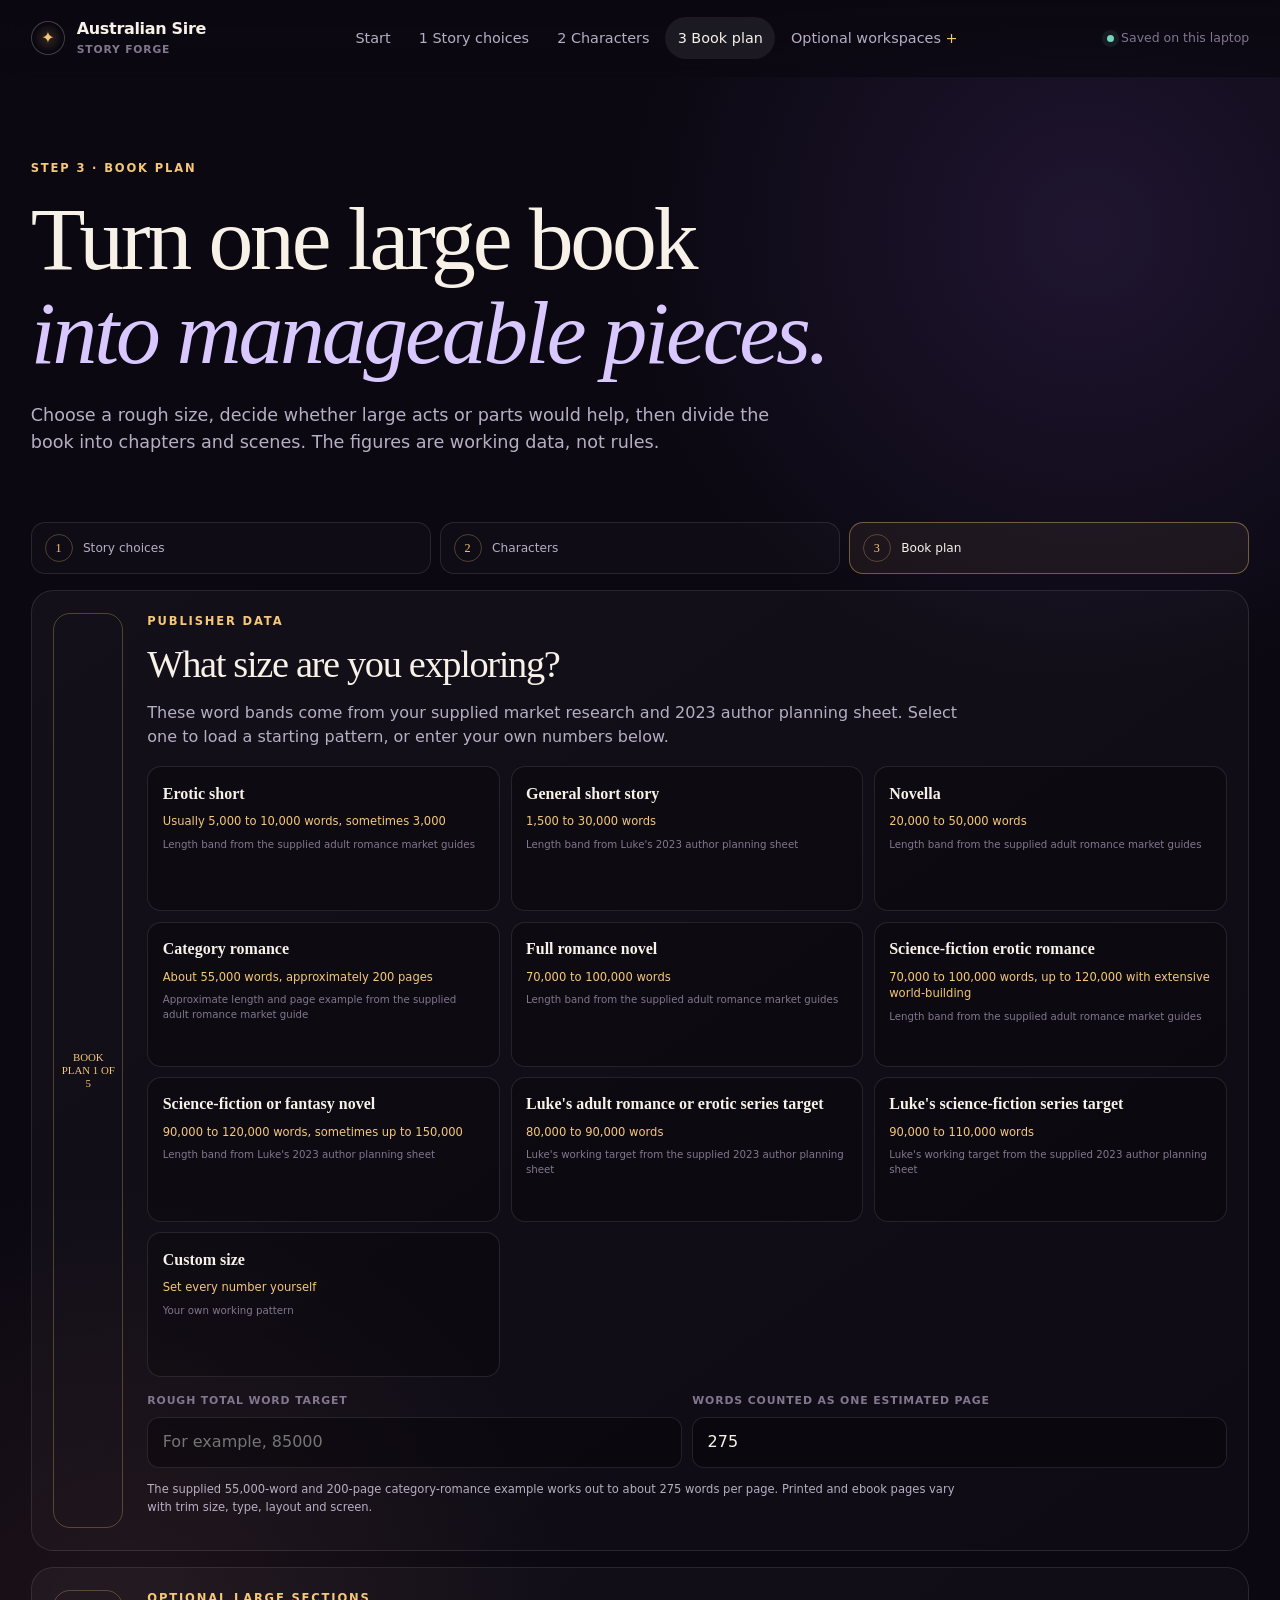
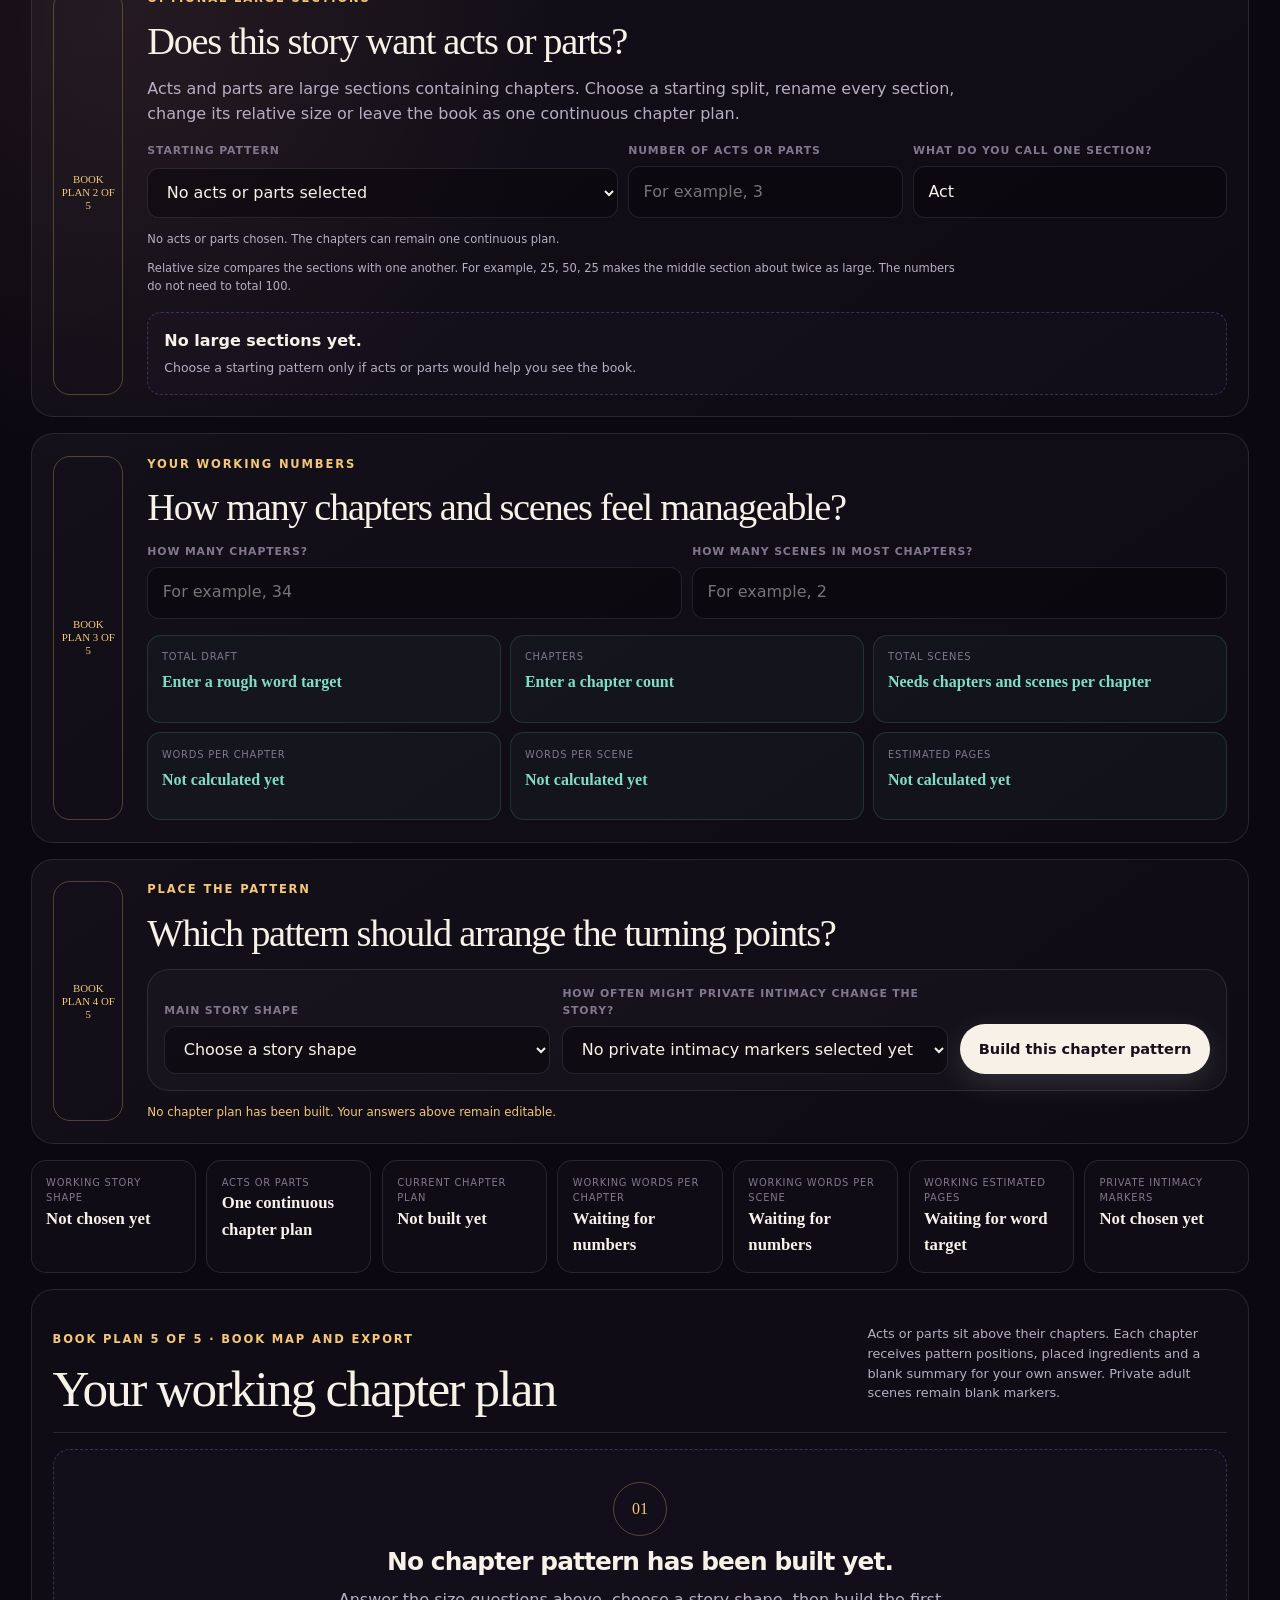
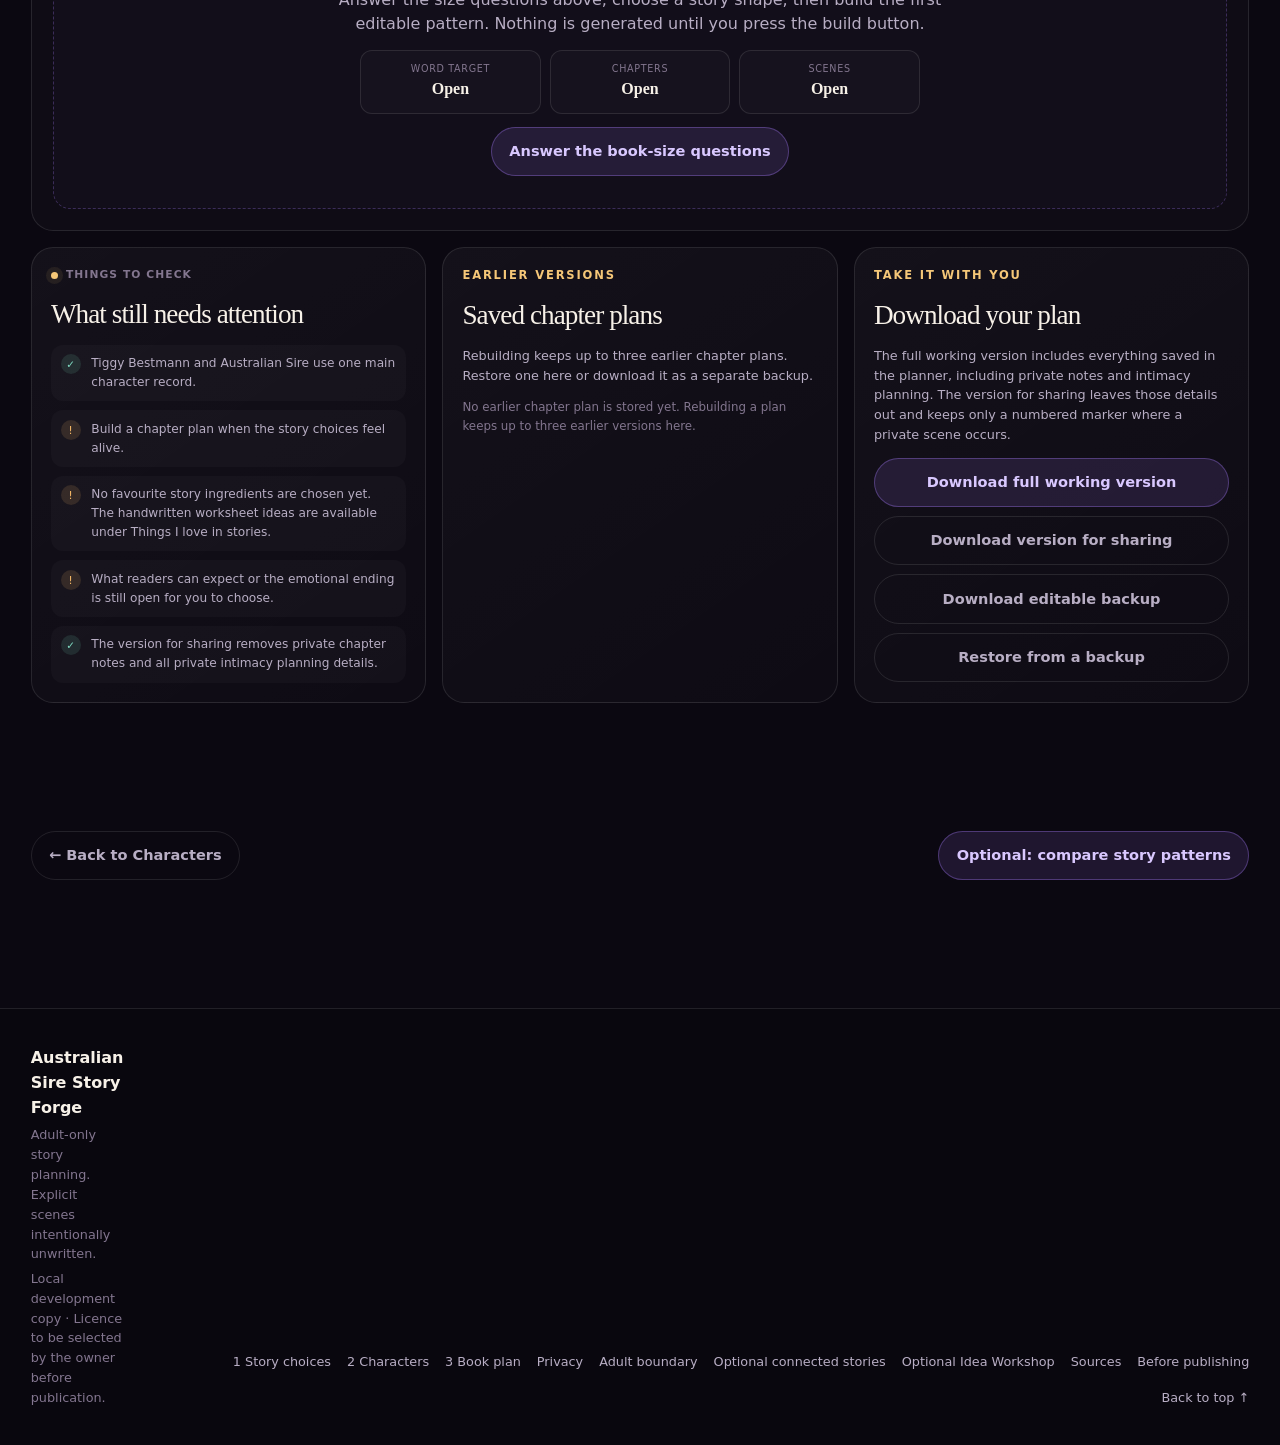
==== arc.html @ 8add0e88 "Australian Sire Story Forge: sourced ingredient shelf and four registers Rebuild of the planning dat" ====
<!doctype html>
<html lang="en-AU">
<head>
  <meta charset="utf-8">
  <meta name="viewport" content="width=device-width, initial-scale=1">
  <meta name="theme-color" content="#120c1f">
  <link rel="icon" href="assets/icons/story-forge.ico" sizes="any">
  <link rel="icon" type="image/png" sizes="32x32" href="assets/icons/favicon-32.png">
  <link rel="apple-touch-icon" href="assets/icons/apple-touch-icon.png">
  <title>Book Plan | Australian Sire Story Forge</title>
  <link rel="stylesheet" href="assets/styles.css?v=20260818-5">
</head>
<body data-page="arc">
  <a class="skip-link" href="#main">Skip to the Book Plan</a>
  <header class="site-header" data-site-header></header>

  <main id="main">
    <section class="page-hero shell arc-hero">
      <p class="eyebrow">Step 3 · Book plan</p>
      <h1>Turn one large book<br><em>into manageable pieces.</em></h1>
      <p>Choose a rough size, decide whether large acts or parts would help, then divide the book into chapters and scenes. The figures are working data, not rules.</p>
    </section>

    <nav class="shell core-progress" aria-label="Main book-planning sequence">
      <a href="forge.html"><span>1</span> Story choices</a>
      <a href="characters.html"><span>2</span> Characters</a>
      <a href="#book-size" aria-current="step"><span>3</span> Book plan</a>
    </nav>

    <section class="shell book-plan-builder" aria-label="Book size, acts, chapters, scenes and story-pattern questions">
      <article class="book-plan-step" id="book-size">
        <div class="book-plan-step-number">Book Plan 1 of 5</div>
        <div class="book-plan-step-body">
          <p class="eyebrow">Publisher data</p>
          <h2>What size are you exploring?</h2>
          <p>These word bands come from your supplied market research and 2023 author planning sheet. Select one to load a starting pattern, or enter your own numbers below.</p>
          <div class="size-preset-grid" data-size-preset-grid></div>
          <div class="writing-number-grid book-size-number-grid">
            <label>
              <span>Rough total word target</span>
              <input type="number" min="1" max="500000" step="500" inputmode="numeric" data-target-word-count placeholder="For example, 85000">
            </label>
            <label>
              <span>Words counted as one estimated page</span>
              <input type="number" min="100" max="1000" step="5" inputmode="numeric" data-words-per-page>
            </label>
          </div>
          <p class="source-caveat">The supplied 55,000-word and 200-page category-romance example works out to about 275 words per page. Printed and ebook pages vary with trim size, type, layout and screen.</p>
        </div>
      </article>

      <article class="book-plan-step" id="acts-and-parts">
        <div class="book-plan-step-number">Book Plan 2 of 5</div>
        <div class="book-plan-step-body">
          <p class="eyebrow">Optional large sections</p>
          <h2>Does this story want acts or parts?</h2>
          <p>Acts and parts are large sections containing chapters. Choose a starting split, rename every section, change its relative size or leave the book as one continuous chapter plan.</p>
          <div class="act-plan-controls">
            <label>
              <span>Starting pattern</span>
              <select data-act-pattern></select>
            </label>
            <label>
              <span>Number of acts or parts</span>
              <input type="number" min="1" max="12" step="1" inputmode="numeric" data-act-count placeholder="For example, 3">
            </label>
            <label>
              <span>What do you call one section?</span>
              <input type="text" maxlength="30" data-act-unit-label placeholder="Act, Part or Movement">
            </label>
          </div>
          <p class="source-caveat" data-act-pattern-note></p>
          <p class="act-size-explainer">Relative size compares the sections with one another. For example, 25, 50, 25 makes the middle section about twice as large. The numbers do not need to total 100.</p>
          <div class="act-plan-grid" data-act-plan aria-live="polite"></div>
        </div>
      </article>

      <article class="book-plan-step" id="writing-chunks">
        <div class="book-plan-step-number">Book Plan 3 of 5</div>
        <div class="book-plan-step-body">
          <p class="eyebrow">Your working numbers</p>
          <h2>How many chapters and scenes feel manageable?</h2>
          <div class="writing-number-grid">
            <label>
              <span>How many chapters?</span>
              <input type="number" min="1" max="300" step="1" inputmode="numeric" data-chapter-count placeholder="For example, 34">
            </label>
            <label>
              <span>How many scenes in most chapters?</span>
              <input type="number" min="1" max="20" step="1" inputmode="numeric" data-scenes-per-chapter placeholder="For example, 2">
            </label>
          </div>
          <div class="writing-breakdown" data-writing-breakdown aria-live="polite"></div>
        </div>
      </article>

      <article class="book-plan-step" id="chapter-pattern-question">
        <div class="book-plan-step-number">Book Plan 4 of 5</div>
        <div class="book-plan-step-body">
          <p class="eyebrow">Place the pattern</p>
          <h2>Which pattern should arrange the turning points?</h2>
          <div class="arc-control-panel">
            <label>
              <span>Main story shape</span>
              <select data-arc-structure></select>
            </label>
            <label>
              <span>How often might private intimacy change the story?</span>
              <select data-gap-cadence></select>
            </label>
            <button class="button button-primary" type="button" data-generate-arc>Build this chapter pattern</button>
          </div>
          <p class="pattern-status" data-pattern-status></p>
        </div>
      </article>
    </section>

    <section class="shell arc-summary" data-arc-summary></section>

    <section class="shell arc-workspace" id="chapter-plan" data-arc-workspace>
      <div class="arc-main">
        <div class="arc-heading">
          <div>
            <p class="eyebrow">Book Plan 5 of 5 · Book map and export</p>
            <h2 data-arc-title>Your working chapter plan</h2>
          </div>
          <p>Acts or parts sit above their chapters. Each chapter receives pattern positions, placed ingredients and a blank summary for your own answer. Private adult scenes remain blank markers.</p>
        </div>
        <div class="chapter-list" data-chapter-list></div>
      </div>

      <aside class="arc-sidebar">
        <section class="validation-card" aria-labelledby="validation-title">
          <div class="brief-topline"><span class="live-pip"></span><span>Things to check</span></div>
          <h2 id="validation-title">What still needs attention</h2>
          <div data-validation-results></div>
        </section>

        <section class="archive-card" aria-labelledby="archive-title">
          <p class="eyebrow">Earlier versions</p>
          <h2 id="archive-title">Saved chapter plans</h2>
          <p>Rebuilding keeps up to three earlier chapter plans. Restore one here or download it as a separate backup.</p>
          <div data-arc-archives aria-live="polite"></div>
        </section>

        <section class="export-card" aria-labelledby="export-title">
          <p class="eyebrow">Take it with you</p>
          <h2 id="export-title">Download your plan</h2>
          <p>The full working version includes everything saved in the planner, including private notes and intimacy planning. The version for sharing leaves those details out and keeps only a numbered marker where a private scene occurs.</p>
          <div class="export-actions">
            <button class="button button-secondary" type="button" data-export-full>Download full working version</button>
            <button class="button button-quiet" type="button" data-export-safe>Download version for sharing</button>
            <button class="button button-quiet" type="button" data-export-json>Download editable backup</button>
            <label class="button button-quiet file-button">Restore from a backup<input type="file" accept="application/json,.json" data-import-json></label>
          </div>
        </section>
      </aside>
    </section>

    <nav class="shell sequence-nav" aria-label="Main Story Forge sequence">
      <a class="button button-quiet" href="characters.html">&larr; Back to Characters</a>
      <a class="button button-secondary" href="council.html">Optional: compare story patterns</a>
    </nav>
  </main>

  <footer class="site-footer" data-site-footer></footer>
  <script src="assets/story-data.js"></script>
  <script src="assets/app.js"></script>
</body>
</html>
---- assets/styles.css ----
:root {
  color-scheme: dark;
  --ink: #f7f1e8;
  --muted: #b8aec4;
  --dim: #83768f;
  --night: #0b0811;
  --panel: #151020;
  --panel-2: #1d162b;
  --line: rgba(255, 255, 255, 0.1);
  --violet: #a87cff;
  --violet-soft: #d9c8ff;
  --coral: #ff8e7a;
  --gold: #f5c778;
  --mint: #81ddc4;
  --rose: #ef9fc3;
  --warning: #ffbf6a;
  --danger: #ff8178;
  --success: #76d5b8;
  --shadow: 0 24px 80px rgba(0, 0, 0, 0.34);
  --radius: 22px;
  --radius-sm: 13px;
  --shell: min(100%, 1600px);
  --gutter: clamp(14px, 2.4vw, 40px);
}

* { box-sizing: border-box; }

[hidden] { display: none !important; }

html { scroll-behavior: smooth; }

body {
  margin: 0;
  min-width: 320px;
  background:
    radial-gradient(circle at 85% 5%, rgba(137, 91, 214, 0.16), transparent 29rem),
    radial-gradient(circle at 10% 35%, rgba(255, 142, 122, 0.08), transparent 28rem),
    var(--night);
  color: var(--ink);
  font-family: Inter, ui-sans-serif, system-ui, -apple-system, BlinkMacSystemFont, "Segoe UI", sans-serif;
  line-height: 1.55;
}

body::before {
  content: "";
  position: fixed;
  inset: 0;
  pointer-events: none;
  background-image: radial-gradient(rgba(255,255,255,.17) .55px, transparent .55px);
  background-size: 18px 18px;
  opacity: .08;
  z-index: -1;
}

a { color: inherit; }
button, input, textarea, select { font: inherit; }
button { color: inherit; }
img { max-width: 100%; }

:focus-visible {
  outline: 3px solid var(--gold);
  outline-offset: 3px;
}

.skip-link {
  position: fixed;
  left: 1rem;
  top: -5rem;
  z-index: 200;
  padding: .8rem 1rem;
  border-radius: 10px;
  background: var(--ink);
  color: var(--night);
}
.skip-link:focus { top: 1rem; }

.shell { width: var(--shell); margin-inline: auto; padding-inline: var(--gutter); }

.site-header {
  position: sticky;
  top: 0;
  z-index: 100;
  border-bottom: 1px solid transparent;
  backdrop-filter: blur(18px);
  background: linear-gradient(to bottom, rgba(11,8,17,.94), rgba(11,8,17,.74));
}

.site-header.is-scrolled { border-color: var(--line); }

.nav-wrap {
  width: var(--shell);
  min-height: 76px;
  margin-inline: auto;
  padding-inline: var(--gutter);
  display: flex;
  align-items: center;
  justify-content: space-between;
  gap: 1rem;
}

.brand {
  display: inline-flex;
  align-items: center;
  gap: .75rem;
  text-decoration: none;
  font-weight: 720;
  letter-spacing: -.02em;
}

.brand-mark {
  width: 34px;
  aspect-ratio: 1;
  display: grid;
  place-items: center;
  border: 1px solid rgba(255,255,255,.22);
  border-radius: 50%;
  color: var(--gold);
  background: radial-gradient(circle, rgba(245,199,120,.16), transparent 64%);
}

.brand small { display: block; color: var(--dim); font-size: .67rem; font-weight: 600; letter-spacing: .08em; text-transform: uppercase; }

.nav-links { display: flex; align-items: center; gap: .2rem; }
.nav-links a {
  text-decoration: none;
  color: var(--muted);
  font-size: .9rem;
  padding: .62rem .78rem;
  border-radius: 999px;
}
.nav-links a:hover, .nav-links a[aria-current="page"] { color: var(--ink); background: rgba(255,255,255,.07); }
.nav-explore { position: relative; }
.nav-explore summary { padding: .62rem .78rem; border-radius: 999px; color: var(--muted); font-size: .9rem; cursor: pointer; list-style: none; }
.nav-explore summary::-webkit-details-marker { display: none; }
.nav-explore summary::after { content: " +"; color: var(--gold); }
.nav-explore[open] summary, .nav-explore summary:hover, .nav-explore summary[aria-current="page"] { color: var(--ink); background: rgba(255,255,255,.07); }
.nav-explore[open] summary::after { content: " −"; }
.nav-explore-menu { position: absolute; top: calc(100% + .55rem); right: 0; z-index: 5; min-width: 210px; display: grid; gap: .15rem; padding: .55rem; border: 1px solid var(--line); border-radius: 14px; background: #151020; box-shadow: var(--shadow); }
.nav-explore-menu a { border-radius: 10px; }

.nav-tools { display: flex; align-items: center; gap: .6rem; }

.save-state {
  display: inline-flex;
  align-items: center;
  gap: .45rem;
  color: var(--dim);
  font-size: .78rem;
  white-space: nowrap;
}

.status-dot { width: 7px; height: 7px; display: inline-block; border-radius: 50%; background: var(--success); box-shadow: 0 0 0 5px rgba(118,213,184,.09); }

.menu-toggle {
  display: none;
  width: 42px;
  height: 42px;
  border: 1px solid var(--line);
  border-radius: 12px;
  background: var(--panel);
}

.button {
  min-height: 46px;
  display: inline-flex;
  align-items: center;
  justify-content: center;
  gap: .55rem;
  border: 1px solid transparent;
  border-radius: 999px;
  padding: .78rem 1.08rem;
  text-decoration: none;
  font-weight: 720;
  font-size: .91rem;
  cursor: pointer;
  transition: transform .18s ease, border-color .18s ease, background .18s ease;
}
.button:hover { transform: translateY(-2px); }
.button-primary { background: var(--ink); color: #17101d; box-shadow: 0 9px 30px rgba(255,255,255,.12); }
.button-secondary { background: rgba(168,124,255,.13); border-color: rgba(168,124,255,.34); color: var(--violet-soft); }
.button-quiet { background: transparent; border-color: var(--line); color: var(--muted); }
.button-small { min-height: 36px; padding: .5rem .8rem; font-size: .78rem; }
.button-danger { border-color: rgba(255,129,120,.35); color: #ffc3bf; background: rgba(255,129,120,.08); }
.button[disabled] { opacity: .45; cursor: not-allowed; transform: none; }

.hero {
  min-height: 720px;
  display: grid;
  grid-template-columns: 1.05fr .95fr;
  gap: 4rem;
  align-items: center;
  padding-block: 6rem 5rem;
}

.eyebrow {
  margin: 0 0 .85rem;
  color: var(--gold);
  font-size: .72rem;
  font-weight: 820;
  letter-spacing: .16em;
  text-transform: uppercase;
}

h1, h2, h3, p { overflow-wrap: anywhere; }
h1, h2, h3 { margin-top: 0; line-height: 1.05; letter-spacing: -.035em; }
h1 { margin-bottom: 1.4rem; font-family: Georgia, "Times New Roman", serif; font-size: clamp(3.4rem, 7.4vw, 7.3rem); font-weight: 520; }
h1 em { color: var(--violet-soft); font-weight: 420; }
h2 { margin-bottom: 1rem; font-family: Georgia, "Times New Roman", serif; font-size: clamp(2.2rem, 4.3vw, 4.35rem); font-weight: 520; }
h3 { margin-bottom: .6rem; font-size: 1.15rem; }

.hero-lead { max-width: 660px; color: var(--muted); font-size: clamp(1.05rem, 1.5vw, 1.25rem); }
.hero-actions { display: flex; flex-wrap: wrap; gap: .75rem; margin-top: 2rem; }
.privacy-line { margin: 1.3rem 0 0; display: flex; align-items: center; gap: .6rem; color: var(--dim); font-size: .82rem; }

.hero-orbit { position: relative; min-height: 560px; display: grid; place-items: center; isolation: isolate; overflow: hidden; border-radius: 50%; }
.hero-orbit::before {
  content: "";
  position: absolute;
  width: 65%;
  aspect-ratio: 1;
  border-radius: 50%;
  background: radial-gradient(circle, rgba(168,124,255,.17), rgba(255,142,122,.07) 42%, transparent 70%);
  filter: blur(8px);
  z-index: -1;
}
.orbit-ring { position: absolute; border: 1px solid rgba(255,255,255,.13); border-radius: 50%; transform: rotate(-14deg); }
.orbit-ring-one { width: 100%; max-width: 520px; aspect-ratio: 1; }
.orbit-ring-two { width: 72%; max-width: 370px; aspect-ratio: 1; transform: rotate(24deg); border-style: dashed; }
.identity-core {
  width: min(72%, 330px);
  aspect-ratio: 1;
  display: flex;
  flex-direction: column;
  justify-content: center;
  align-items: center;
  gap: .15rem;
  padding: 2rem;
  text-align: center;
  border: 1px solid rgba(255,255,255,.18);
  border-radius: 50%;
  background: linear-gradient(145deg, rgba(32,24,46,.95), rgba(15,11,22,.94));
  box-shadow: var(--shadow), inset 0 0 50px rgba(168,124,255,.08);
}
.identity-kicker { color: var(--gold); font-size: .68rem; font-weight: 800; letter-spacing: .13em; text-transform: uppercase; }
.identity-core strong { font-family: Georgia, "Times New Roman", serif; font-size: clamp(1.25rem, 2.4vw, 1.8rem); font-weight: 520; }
.identity-divider { color: var(--coral); font-size: .78rem; font-style: italic; }
.identity-core small { margin-top: .8rem; color: var(--mint); }
.orbit-chip { position: absolute; padding: .48rem .75rem; border: 1px solid var(--line); border-radius: 999px; background: rgba(21,16,32,.9); color: var(--muted); font-size: .76rem; box-shadow: 0 10px 30px rgba(0,0,0,.2); }
.chip-heart { top: 13%; left: 13%; color: var(--rose); }
.chip-world { top: 25%; right: 3%; color: var(--mint); }
.chip-mystery { bottom: 18%; right: 10%; color: var(--violet-soft); }
.chip-change { bottom: 10%; left: 12%; color: var(--gold); }

.pulse-section { padding-block: 7rem; border-top: 1px solid var(--line); }
.section-heading { display: grid; grid-template-columns: 1fr 1fr; gap: 3rem; align-items: end; margin-bottom: 2.3rem; }
.section-heading > p { color: var(--muted); max-width: 520px; justify-self: end; }
.pulse-grid { display: grid; grid-template-columns: repeat(3, 1fr); gap: .85rem; }
.pulse-card {
  min-height: 250px;
  padding: 1.55rem;
  display: flex;
  flex-direction: column;
  justify-content: flex-end;
  border: 1px solid var(--line);
  border-radius: var(--radius);
  background: linear-gradient(145deg, rgba(255,255,255,.045), rgba(255,255,255,.018));
}
.pulse-card > span { margin-bottom: auto; color: var(--dim); font-family: Georgia, serif; font-size: 1.3rem; }
.pulse-card p { margin-bottom: 0; color: var(--muted); font-size: .9rem; }
.pulse-card-private { border-color: rgba(239,159,195,.27); background: linear-gradient(145deg, rgba(239,159,195,.09), rgba(255,255,255,.018)); }

.council-preview { display: grid; grid-template-columns: .9fr 1.1fr; gap: 4rem; align-items: center; padding-block: 7rem; }
.council-copy p:not(.eyebrow) { color: var(--muted); }
.text-link { display: inline-flex; gap: .5rem; margin-top: 1rem; color: var(--violet-soft); font-weight: 750; text-decoration: none; }
.agent-stack { min-height: 460px; position: relative; }
.agent-preview-card {
  position: absolute;
  width: min(90%, 470px);
  min-height: 230px;
  padding: 1.5rem;
  border: 1px solid var(--line);
  border-radius: var(--radius);
  background: linear-gradient(145deg, rgba(35,26,51,.98), rgba(18,13,27,.98));
  box-shadow: var(--shadow);
  transform-origin: bottom center;
}
.agent-preview-card:nth-child(1) { top: 0; left: 0; transform: rotate(-4deg); }
.agent-preview-card:nth-child(2) { top: 78px; right: 0; transform: rotate(4deg); }
.agent-preview-card:nth-child(3) { top: 155px; left: 9%; transform: rotate(-1deg); }
.agent-avatar { width: 46px; height: 46px; display: grid; place-items: center; border-radius: 15px; background: rgba(168,124,255,.13); color: var(--violet-soft); font-family: Georgia, serif; font-size: 1.35rem; }
.agent-preview-card h3 { margin: 1rem 0 .2rem; }
.agent-preview-card small { color: var(--gold); }
.agent-preview-card p { color: var(--muted); font-size: .86rem; }

.boundary-panel {
  margin-block: 5rem 7rem;
  display: grid;
  grid-template-columns: auto 1fr auto;
  gap: 2rem;
  align-items: center;
  padding: 2rem;
  border: 1px solid rgba(239,159,195,.24);
  border-radius: var(--radius);
  background: linear-gradient(115deg, rgba(239,159,195,.09), rgba(168,124,255,.06));
}
.boundary-mark { width: 78px; aspect-ratio: 1; display: grid; place-items: center; border: 1px solid rgba(239,159,195,.4); border-radius: 50%; color: var(--rose); font-family: Georgia, serif; font-size: 1.7rem; }
.boundary-panel h2 { font-size: clamp(1.8rem, 3vw, 3rem); }
.boundary-panel p:not(.eyebrow) { margin-bottom: 0; color: var(--muted); }

.next-step { padding-block: 8rem 10rem; text-align: center; }
.next-step h2 { max-width: 780px; margin-inline: auto; }

.site-footer { border-top: 1px solid var(--line); background: rgba(0,0,0,.12); }
.footer-wrap { width: var(--shell); margin-inline: auto; padding: 2.3rem var(--gutter); display: grid; grid-template-columns: 1fr auto; gap: 2rem; align-items: end; }
.footer-wrap p { margin: .3rem 0 0; color: var(--dim); font-size: .8rem; }
.footer-links { display: flex; flex-wrap: wrap; justify-content: flex-end; gap: 1rem; }
.footer-links a { color: var(--muted); font-size: .8rem; text-decoration: none; }

.page-hero { padding-block: 5.2rem 3rem; }
.page-hero h1 { max-width: 920px; font-size: clamp(3.1rem, 7vw, 6.4rem); }
.page-hero p:not(.eyebrow) { max-width: 740px; color: var(--muted); font-size: 1.1rem; }

.reveal { animation: settle .65s ease both; }
@keyframes settle { from { opacity: 0; transform: translateY(12px); } to { opacity: 1; transform: translateY(0); } }
@media (prefers-reduced-motion: reduce) { *, *::before, *::after { scroll-behavior: auto !important; animation: none !important; transition: none !important; } }

.toast {
  position: fixed;
  right: 1rem;
  bottom: 1rem;
  z-index: 300;
  max-width: min(390px, calc(100% - 2rem));
  padding: .9rem 1rem;
  border: 1px solid var(--line);
  border-radius: 13px;
  background: #21182d;
  color: var(--ink);
  box-shadow: var(--shadow);
  transform: translateY(140%);
  transition: transform .25s ease;
}
.toast.is-visible { transform: translateY(0); }

@media (max-width: 1120px) {
  .nav-links { display: none; position: absolute; top: 70px; left: 14px; right: 14px; padding: .7rem; flex-direction: column; align-items: stretch; border: 1px solid var(--line); border-radius: 16px; background: #151020; box-shadow: var(--shadow); }
  .nav-links.is-open { display: flex; }
  .nav-links a { padding: .8rem 1rem; }
  .nav-explore summary { padding: .8rem 1rem; }
  .nav-explore-menu { position: static; margin-top: .3rem; box-shadow: none; }
  .menu-toggle { display: grid; place-items: center; }
  .save-state { display: none; }
}

@media (max-width: 900px) {
  :root { --gutter: 14px; }
  .hero { grid-template-columns: 1fr; gap: 1rem; padding-top: 4rem; }
  .hero-orbit { min-height: 470px; }
  .agent-stack { overflow: hidden; }
  .section-heading, .council-preview { grid-template-columns: 1fr; gap: 1.5rem; }
  .section-heading > p { justify-self: start; }
  .pulse-grid { grid-template-columns: repeat(2, 1fr); }
  .council-preview { padding-block: 5rem; }
  .boundary-panel { grid-template-columns: auto 1fr; }
  .boundary-panel .button { grid-column: 1 / -1; justify-self: start; }
  .nav-links { display: none; position: absolute; top: 70px; left: 14px; right: 14px; padding: .7rem; flex-direction: column; align-items: stretch; border: 1px solid var(--line); border-radius: 16px; background: #151020; box-shadow: var(--shadow); }
  .nav-links.is-open { display: flex; }
  .nav-links a { padding: .8rem 1rem; }
  .menu-toggle { display: grid; place-items: center; }
  .save-state { display: none; }
}

@media (max-width: 580px) {
  .brand span:last-child { max-width: 145px; white-space: nowrap; overflow: hidden; text-overflow: ellipsis; }
  .hero { min-height: auto; padding-block: 3.5rem 2rem; }
  h1 { font-size: clamp(3rem, 16vw, 4.7rem); }
  .page-hero h1 { font-size: clamp(2.75rem, 13vw, 3.6rem); }
  .hero-actions { align-items: stretch; flex-direction: column; }
  .hero-actions .button { width: 100%; }
  .hero-orbit { min-height: 400px; }
  .orbit-ring-one { width: 96%; }
  .identity-core { width: 68%; }
  .pulse-section { padding-block: 5rem; }
  .pulse-grid { grid-template-columns: 1fr; }
  .pulse-card { min-height: 210px; }
  .agent-stack { min-height: 480px; overflow: hidden; }
  .agent-preview-card { width: 94%; }
  .boundary-panel { grid-template-columns: 1fr; padding: 1.3rem; }
  .boundary-mark { width: 58px; }
  .footer-wrap { grid-template-columns: 1fr; }
  .footer-links { justify-content: flex-start; }
}

.sr-only {
  position: absolute !important;
  width: 1px !important;
  height: 1px !important;
  padding: 0 !important;
  margin: -1px !important;
  overflow: hidden !important;
  clip: rect(0, 0, 0, 0) !important;
  white-space: nowrap !important;
  border: 0 !important;
}

/* Story forge */
.forge-hero { padding-bottom: 2rem; }
.forge-hero h1 { margin-bottom: 1rem; }
.project-bar {
  display: grid;
  grid-template-columns: minmax(260px, 1fr) minmax(280px, auto);
  gap: 1rem;
  align-items: end;
  margin-bottom: 1rem;
  padding: 1rem;
  border: 1px solid var(--line);
  border-radius: var(--radius);
  background: rgba(255,255,255,.025);
}
.project-bar > .project-actions { grid-column: 1 / -1; justify-content: flex-end; }
.project-title-field, .arc-control-panel label { display: grid; gap: .38rem; }
.project-title-field span, .arc-control-panel label span { color: var(--dim); font-size: .7rem; font-weight: 800; letter-spacing: .1em; text-transform: uppercase; }
.project-title-field input,
.arc-control-panel select,
.writing-number-grid input,
.act-plan-controls input,
.act-plan-controls select,
.act-plan-fields input,
.act-plan-fields textarea,
.act-summary-fields textarea,
.custom-choice input,
.custom-choice textarea,
.custom-choice select,
.chapter-card textarea,
.gap-editor input,
.gap-editor textarea,
.gap-editor select,
.search-field input,
.taste-search input {
  width: 100%;
  border: 1px solid var(--line);
  border-radius: 12px;
  background: rgba(5,3,8,.42);
  color: var(--ink);
  padding: .78rem .9rem;
}
.project-title-field input { font-family: Georgia, serif; font-size: 1.05rem; }
.project-actions, .brief-project-actions { display: flex; flex-wrap: wrap; gap: .45rem; }
.identity-lock { min-height: 49px; display: flex; align-items: center; gap: .7rem; padding: .55rem .85rem; border: 1px solid rgba(118,213,184,.2); border-radius: 14px; background: rgba(118,213,184,.06); }
.identity-lock > span { color: var(--mint); }
.identity-lock div { display: grid; }
.identity-lock small { color: var(--mint); font-size: .66rem; font-weight: 800; letter-spacing: .08em; text-transform: uppercase; }
.identity-lock strong { font-size: .82rem; }

.forge-layout {
  display: grid;
  grid-template-columns: 190px minmax(0, 1fr) 320px;
  gap: 1rem;
  align-items: start;
  padding-bottom: 7rem;
}
.forge-steps { position: sticky; top: 94px; display: grid; gap: .35rem; padding: .65rem; border: 1px solid var(--line); border-radius: 18px; background: rgba(21,16,32,.76); }
.forge-step {
  width: 100%;
  display: grid;
  grid-template-columns: 28px 1fr auto;
  gap: .55rem;
  align-items: center;
  border: 0;
  border-radius: 12px;
  padding: .72rem .62rem;
  background: transparent;
  color: var(--muted);
  text-align: left;
  cursor: pointer;
}
.forge-step:hover { background: rgba(255,255,255,.04); color: var(--ink); }
.forge-step.is-active { background: rgba(168,124,255,.12); color: var(--violet-soft); }
.forge-step.is-complete .step-number { border-color: rgba(118,213,184,.32); color: var(--mint); }
.step-number { width: 27px; height: 27px; display: grid; place-items: center; border: 1px solid var(--line); border-radius: 50%; font-size: .7rem; }
.step-label { font-size: .79rem; font-weight: 700; }
.step-lock { color: var(--gold); font-size: .72rem; }

.forge-stage { min-width: 0; min-height: 690px; padding: 1.4rem; border: 1px solid var(--line); border-radius: var(--radius); background: linear-gradient(145deg, rgba(255,255,255,.042), rgba(255,255,255,.016)); }
.stage-heading { display: grid; grid-template-columns: 1fr; gap: 1rem; align-items: start; padding-bottom: 1.2rem; border-bottom: 1px solid var(--line); }
.stage-heading > div:first-child { min-width: 0; }
.stage-heading h2 { overflow-wrap: normal; font-size: clamp(2rem, 4vw, 3.5rem); }
.stage-heading p:not(.eyebrow) { max-width: 600px; margin-bottom: 0; color: var(--muted); }
.stage-actions { min-width: 0; display: flex; flex-wrap: wrap; justify-content: flex-start; gap: .45rem; }
.stage-actions .button { flex: 1 1 190px; }
.choice-grid { display: grid; grid-template-columns: repeat(2, minmax(0, 1fr)); gap: .7rem; padding-block: 1.2rem; }
.choice-card {
  position: relative;
  min-height: 150px;
  display: flex;
  flex-direction: column;
  overflow: hidden;
  border: 1px solid var(--line);
  border-radius: 16px;
  background: rgba(9,6,13,.3);
  color: var(--ink);
  text-align: left;
}
.choice-card:hover { border-color: rgba(168,124,255,.38); background: rgba(168,124,255,.045); }
.choice-card.is-selected { border-color: rgba(168,124,255,.65); background: linear-gradient(145deg, rgba(168,124,255,.14), rgba(239,159,195,.05)); box-shadow: inset 0 0 0 1px rgba(168,124,255,.12); }
.choice-toggle { width: 100%; min-height: 150px; flex: 1; padding: 1rem; display: flex; flex-direction: column; align-items: flex-start; border: 0; background: transparent; color: var(--ink); text-align: left; cursor: pointer; }
.choice-card strong { margin-bottom: .45rem; font-family: Georgia, serif; font-size: 1.1rem; font-weight: 520; }
.choice-card p { margin: 0; color: var(--muted); font-size: .82rem; }
.choice-card small { margin-top: auto; padding-top: .65rem; color: var(--gold); font-size: .68rem; }
.choice-toggle > strong, .taste-choice > strong { max-width: calc(100% - 4.7rem); }
.choice-check { position: absolute; top: .75rem; right: .75rem; min-width: 54px; height: 24px; padding-inline: .45rem; display: grid; place-items: center; border: 1px solid var(--line); border-radius: 999px; background: rgba(255,255,255,.025); color: var(--dim); font-size: .58rem; font-weight: 800; letter-spacing: .04em; text-transform: uppercase; }
.choice-card.is-selected .choice-check { background: var(--violet); border-color: var(--violet); color: #160e21; }
.choice-primary-action { width: 100%; padding: .55rem .8rem; border: 0; border-top: 1px solid var(--line); background: rgba(168,124,255,.05); color: var(--violet-soft); font-size: .67rem; font-weight: 750; cursor: pointer; }
.choice-primary-action:hover:not(:disabled) { background: rgba(168,124,255,.13); }
.choice-primary-action:disabled { color: var(--mint); cursor: default; }
.taste-selector-grid { display: block; }
.taste-selector-toolbar { display: grid; grid-template-columns: minmax(180px, 1fr) minmax(210px, .85fr); gap: .75rem 1rem; align-items: end; margin-bottom: .75rem; padding: 1rem; border: 1px solid rgba(168,124,255,.24); border-radius: 16px; background: rgba(168,124,255,.055); }
.taste-selector-toolbar strong { font-family: Georgia, serif; font-size: 1.15rem; }
.taste-selector-toolbar p { margin: .25rem 0 0; color: var(--muted); font-size: .75rem; }
.taste-search { display: grid; gap: .35rem; color: var(--dim); font-size: .66rem; font-weight: 760; letter-spacing: .07em; text-transform: uppercase; }
.taste-source-filters { grid-column: 1 / -1; display: flex; flex-wrap: wrap; gap: .35rem; }
.taste-toolbar-actions { display: flex; flex-wrap: wrap; gap: .45rem; }
.taste-source-note { align-self: center; color: var(--dim); font-size: .66rem; }
.taste-group { margin-top: .6rem; overflow: hidden; border: 1px solid var(--line); border-radius: 15px; background: rgba(9,6,13,.28); }
.taste-group > summary { display: grid; grid-template-columns: 1fr auto; gap: 1rem; align-items: center; padding: .9rem 1rem; color: var(--ink); cursor: pointer; }
.taste-group > summary::marker { color: var(--violet-soft); }
.taste-group > summary span:first-child { display: grid; gap: .22rem; }
.taste-group > summary strong { font-family: Georgia, serif; font-size: 1.05rem; }
.taste-group > summary small { color: var(--muted); font-size: .7rem; font-weight: 400; }
.taste-group > summary em { color: var(--gold); font-size: .61rem; font-style: normal; }
.taste-group-count { padding: .3rem .5rem; border-radius: 999px; background: rgba(168,124,255,.1); color: var(--violet-soft); font-size: .66rem; white-space: nowrap; }
.taste-group-body { padding: 0 .75rem .75rem; border-top: 1px solid var(--line); }
.taste-group-actions { display: flex; justify-content: flex-end; gap: .4rem; padding: .65rem 0; }
.taste-options { display: grid; grid-template-columns: repeat(2, minmax(0, 1fr)); gap: .55rem; }
.taste-option { position: relative; min-width: 0; display: flex; flex-direction: column; overflow: hidden; border: 1px solid var(--line); border-radius: 13px; background: rgba(255,255,255,.018); }
.taste-option.is-selected { border-color: rgba(168,124,255,.58); background: linear-gradient(145deg, rgba(168,124,255,.12), rgba(239,159,195,.04)); }
.taste-options > .taste-option.is-selected { grid-column: 1 / -1; }
.taste-choice { min-height: 150px; flex: 1; display: flex; flex-direction: column; align-items: flex-start; gap: .42rem; padding: .85rem 2.35rem .85rem .85rem; border: 0; background: transparent; color: var(--ink); text-align: left; cursor: pointer; }
.taste-choice strong { font-family: Georgia, serif; font-size: 1rem; font-weight: 520; }
.taste-choice p { margin: 0; color: var(--muted); font-size: .76rem; }
.taste-direction { color: var(--gold); font-size: .63rem; line-height: 1.4; }
.taste-option.is-selected .choice-check { background: var(--violet); border-color: var(--violet); color: #160e21; }
.taste-tags { display: flex; flex-wrap: wrap; gap: .25rem; margin-top: auto; padding-top: .35rem; }
.taste-tags small { padding: .22rem .36rem; border-radius: 999px; background: rgba(118,213,184,.08); color: var(--mint); font-size: .56rem; }
.taste-tags .is-private, .taste-tags .is-gap { background: rgba(239,159,195,.1); color: var(--rose); }
.taste-tags .is-review { background: rgba(245,199,120,.1); color: var(--gold); }
.taste-strength { width: 100%; padding: .48rem .7rem; border: 0; border-top: 1px solid var(--line); background: rgba(168,124,255,.055); color: var(--violet-soft); font-size: .64rem; font-weight: 760; cursor: pointer; }
.taste-strength:hover { background: rgba(168,124,255,.13); }
.taste-routing { display: grid; grid-template-columns: 110px minmax(0, .7fr) minmax(0, 1.3fr); gap: .55rem; align-items: start; padding: .65rem; border-top: 1px solid var(--line); background: rgba(5,3,8,.28); }
.taste-routing > * { min-width: 0; }
.taste-routing .taste-strength { height: 100%; min-height: 46px; border: 1px solid var(--line); border-radius: 10px; }
.taste-routing label { display: grid; gap: .3rem; color: var(--dim); font-size: .61rem; font-weight: 750; letter-spacing: .05em; text-transform: uppercase; }
.taste-routing select, .taste-routing textarea { width: 100%; border: 1px solid var(--line); border-radius: 9px; background: rgba(5,3,8,.62); color: var(--ink); padding: .58rem .65rem; font: inherit; text-transform: none; letter-spacing: 0; }
.taste-routing textarea { min-height: 68px; resize: vertical; }
.taste-routing .taste-reframe small { color: var(--dim); font-size: .57rem; font-weight: 400; letter-spacing: 0; line-height: 1.35; text-transform: none; }
.taste-routing .taste-reframe { grid-column: 1 / -1; }
.taste-route-picker { min-width: 0; border: 1px solid var(--line); border-radius: 10px; background: rgba(168,124,255,.035); }
.taste-route-picker > summary { display: flex; justify-content: space-between; gap: .65rem; padding: .62rem .68rem; color: var(--violet-soft); font-size: .67rem; font-weight: 760; cursor: pointer; }
.taste-route-picker > summary span { flex: none; color: var(--gold); font-size: .6rem; font-weight: 650; }
.taste-route-picker > p { margin: 0; padding: 0 .68rem .55rem; color: var(--dim); font-size: .64rem; line-height: 1.45; }
.taste-route-options { display: grid; grid-template-columns: repeat(2, minmax(0, 1fr)); gap: .32rem; padding: 0 .55rem .6rem; }
.taste-route-options label { display: flex; grid-template-columns: none; align-items: center; gap: .42rem; min-width: 0; padding: .38rem .45rem; border-radius: 8px; background: rgba(255,255,255,.025); color: var(--muted); font-size: .63rem; font-weight: 550; letter-spacing: 0; line-height: 1.25; text-transform: none; cursor: pointer; }
.taste-route-options input { flex: none; accent-color: var(--violet); }
.taste-influence-panel, .optional-choice-heading { grid-column: 1 / -1; }
.taste-influence-panel { display: grid; gap: .75rem; padding: 1rem; border: 1px solid rgba(245,199,120,.2); border-radius: 16px; background: linear-gradient(145deg, rgba(245,199,120,.055), rgba(168,124,255,.055)); }
.taste-influence-panel > p, .optional-choice-heading p { margin: 0; color: var(--muted); font-size: .76rem; line-height: 1.55; }
.taste-influence-heading { display: flex; align-items: start; justify-content: space-between; gap: 1rem; }
.taste-influence-heading h3, .optional-choice-heading h3 { margin: .18rem 0 0; font-family: Georgia, serif; font-size: 1.08rem; font-weight: 520; }
.taste-influence-preview { display: flex; flex-wrap: wrap; gap: .38rem; }
.taste-influence-preview span { display: grid; gap: .12rem; padding: .42rem .55rem; border: 1px solid rgba(168,124,255,.18); border-radius: 9px; background: rgba(168,124,255,.07); }
.taste-influence-preview strong { color: var(--ink); font-size: .68rem; }
.taste-influence-preview small { color: var(--violet-soft); font-size: .56rem; }
.taste-influence-preview .taste-influence-more { display: flex; align-items: center; color: var(--gold); font-size: .64rem; }
.taste-influence-details { border-top: 1px solid var(--line); padding-top: .65rem; }
.taste-influence-details > summary { color: var(--gold); font-size: .67rem; cursor: pointer; }
.taste-influence-details > div { display: grid; grid-template-columns: repeat(2, minmax(0, 1fr)); gap: .45rem; padding-top: .6rem; }
.taste-influence-details article { min-width: 0; padding: .58rem; border-radius: 10px; background: rgba(5,3,8,.34); }
.taste-influence-details article strong, .taste-influence-details article small { display: block; }
.taste-influence-details article strong { font-size: .7rem; }
.taste-influence-details article small { margin-top: .14rem; color: var(--violet-soft); font-size: .57rem; }
.taste-influence-details article p { margin: .38rem 0 0; color: var(--muted); font-size: .65rem; line-height: 1.45; }
.optional-choice-heading { padding: .2rem 0 .08rem; }
.taste-review-tray { margin-top: .8rem; padding: .8rem; border: 1px dashed rgba(245,199,120,.28); border-radius: 14px; color: var(--muted); }
.taste-review-tray summary { color: var(--gold); cursor: pointer; font-size: .76rem; }
.taste-review-tray > p { font-size: .72rem; }
.taste-review-tray article { display: grid; gap: .2rem; padding: .55rem 0; border-top: 1px solid var(--line); }
.taste-review-tray article strong { color: var(--ink); font-size: .73rem; }
.taste-review-tray article span { color: var(--gold); font-size: .7rem; }
.taste-review-tray article small, .taste-no-results { color: var(--dim); font-size: .68rem; }
.custom-choice { min-width: 0; padding-top: .25rem; }
.custom-choice label { min-width: 0; display: grid; gap: .5rem; color: var(--muted); font-size: .8rem; }
.custom-choice select { display: block; width: 100%; min-width: 0; max-width: 100%; text-overflow: ellipsis; }
.stage-nav { display: flex; justify-content: space-between; gap: .75rem; margin-top: 1.2rem; padding-top: 1.2rem; border-top: 1px solid var(--line); }

.live-brief { position: sticky; top: 94px; min-width: 0; min-height: 470px; padding: 1.3rem; border: 1px solid rgba(245,199,120,.18); border-radius: var(--radius); background: linear-gradient(155deg, rgba(245,199,120,.06), rgba(168,124,255,.05) 55%, rgba(255,255,255,.02)); box-shadow: var(--shadow); }
.brief-jump, .brief-return { display: none; }
#current-forge-step, #live-story-brief { scroll-margin-top: 90px; }
.brief-topline { display: flex; align-items: center; gap: .5rem; color: var(--dim); font-size: .67rem; font-weight: 800; letter-spacing: .1em; text-transform: uppercase; }
.live-pip { width: 7px; height: 7px; border-radius: 50%; background: var(--gold); box-shadow: 0 0 0 5px rgba(245,199,120,.08); }
.live-brief h2, .validation-card h2, .archive-card h2, .export-card h2 { margin: 1rem 0; font-size: 1.7rem; }
.brief-project-actions { margin: -.35rem 0 1rem; }
.brief-project-actions button, .brief-source { border: 0; background: transparent; color: var(--gold); font-size: .62rem; font-weight: 800; letter-spacing: .07em; text-transform: uppercase; cursor: pointer; }
.brief-project-actions button { padding: .25rem 0; border-bottom: 1px solid rgba(245,199,120,.24); }
.brief-prose { min-height: 220px; color: var(--muted); font-family: Georgia, serif; font-size: 1.02rem; line-height: 1.7; }
.brief-section { padding: .8rem 0; border-top: 1px solid var(--line); }
.brief-section:first-child { padding-top: 0; border-top: 0; }
.brief-section p { margin: .3rem 0 0; }
.brief-source { display: inline-flex; padding: 0; text-decoration: none; }
.brief-source:hover, .brief-source:focus-visible, .brief-source.is-current { color: var(--mint); }
.brief-section.is-private .brief-source::after { content: " · private"; color: var(--rose); }
.brief-tags { display: flex; flex-wrap: wrap; gap: .35rem; margin: 1rem 0; }
.brief-tags span { padding: .35rem .55rem; border: 1px solid var(--line); border-radius: 999px; color: var(--violet-soft); font-size: .68rem; }
.live-brief .button { width: 100%; }
.microcopy { color: var(--dim); font-size: .68rem; }
.forge-finish, .council-next { margin-bottom: 8rem; padding: 2rem; display: flex; justify-content: space-between; gap: 2rem; align-items: center; border: 1px solid var(--line); border-radius: var(--radius); background: rgba(255,255,255,.025); }
.forge-finish h2, .council-next h2 { margin-bottom: .5rem; font-size: clamp(2rem, 4vw, 3.2rem); }
.forge-finish p:not(.eyebrow) { margin-bottom: 0; color: var(--muted); }

/* Character Studio */
.character-hero { padding-bottom: 2rem; }
.character-toolbar { display: grid; grid-template-columns: minmax(240px, 1fr) minmax(220px, .7fr) auto auto; gap: .8rem; align-items: end; margin-bottom: 1rem; padding: 1rem; border: 1px solid var(--line); border-radius: var(--radius); background: rgba(255,255,255,.025); }
.character-toolbar label { display: grid; gap: .38rem; color: var(--dim); font-size: .69rem; font-weight: 800; letter-spacing: .08em; text-transform: uppercase; }
.character-toolbar input, .character-toolbar select, .character-name-field input, .character-field input, .character-field select, .character-field textarea { width: 100%; border: 1px solid var(--line); border-radius: 11px; background: rgba(5,3,8,.42); color: var(--ink); padding: .72rem .82rem; }
.character-count { min-height: 46px; display: flex; gap: .55rem; align-items: center; padding: .55rem .75rem; border: 1px solid var(--line); border-radius: 12px; color: var(--dim); }
.character-count strong { color: var(--gold); font-family: Georgia, serif; font-size: 1.5rem; }
.character-count span { max-width: 90px; font-size: .64rem; line-height: 1.25; }
.character-studio { display: grid; grid-template-columns: 250px minmax(0, 1fr); gap: 1rem; align-items: start; padding-bottom: 3rem; }
.character-roster { position: sticky; top: 94px; max-height: calc(100vh - 112px); overflow: auto; padding: .75rem; border: 1px solid var(--line); border-radius: 18px; background: rgba(21,16,32,.76); }
.character-roster-heading { padding: .45rem .45rem .8rem; border-bottom: 1px solid var(--line); }
.character-roster-heading .eyebrow { margin-bottom: .25rem; }
.character-roster-heading small { color: var(--dim); }
.character-list { display: grid; gap: .35rem; padding-top: .55rem; }
.character-list-item { width: 100%; display: grid; grid-template-columns: 24px 1fr; gap: .15rem .45rem; align-items: center; padding: .7rem; border: 0; border-radius: 12px; background: transparent; color: var(--muted); text-align: left; cursor: pointer; }
.character-list-item:hover { background: rgba(255,255,255,.04); color: var(--ink); }
.character-list-item.is-active { background: rgba(168,124,255,.12); color: var(--violet-soft); }
.character-list-item > span { grid-row: 1 / 3; color: var(--gold); }
.character-list-item strong { overflow-wrap: anywhere; font-size: .79rem; }
.character-list-item small { color: var(--dim); font-size: .61rem; }
.character-empty { padding: 1rem .5rem; color: var(--dim); font-size: .75rem; }
.character-editor { min-width: 0; padding: 1.2rem; border: 1px solid var(--line); border-radius: var(--radius); background: rgba(255,255,255,.02); }
.character-editor-heading { display: grid; grid-template-columns: minmax(0, 1fr) 260px; gap: 1.3rem; align-items: start; padding-bottom: 1rem; border-bottom: 1px solid var(--line); }
.character-name-field { display: grid; gap: .35rem; color: var(--dim); font-size: .68rem; font-weight: 800; letter-spacing: .08em; text-transform: uppercase; }
.character-name-field input { font-family: Georgia, serif; font-size: 1.25rem; text-transform: none; letter-spacing: 0; }
.character-name-field input[readonly] { color: var(--violet-soft); }
.character-lock-note { margin: .55rem 0 0; color: var(--mint); font-size: .72rem; }
.character-editor-actions { display: grid; gap: .45rem; }
.share-character { display: flex; gap: .5rem; align-items: start; color: var(--muted); font-size: .7rem; }
.share-character input { width: auto; margin-top: .15rem; }
.character-delete { color: var(--coral); }
.character-dna-bridge { margin-top: 1rem; border: 1px solid rgba(245,199,120,.22); border-radius: 14px; background: rgba(245,199,120,.035); }
.character-dna-bridge > summary { display: flex; justify-content: space-between; gap: 1rem; padding: .8rem 1rem; color: var(--gold); cursor: pointer; }
.character-dna-bridge > summary span { font-family: Georgia, serif; }
.character-dna-bridge > summary small { color: var(--dim); }
.character-dna-bridge > p { margin: 0; padding: 0 1rem .65rem; color: var(--muted); font-size: .72rem; }
.character-dna-list { display: grid; grid-template-columns: repeat(2, minmax(0, 1fr)); gap: .45rem; padding: 0 .75rem .75rem; }
.character-dna-list article { padding: .7rem; border: 1px solid var(--line); border-radius: 10px; background: rgba(5,3,8,.28); }
.character-dna-list article > div { display: flex; justify-content: space-between; gap: .75rem; }
.character-dna-list article strong { font-family: Georgia, serif; font-size: .82rem; }
.character-dna-list article span, .character-dna-list article small { color: var(--dim); font-size: .6rem; }
.character-dna-list article p { margin: .35rem 0 0; color: var(--muted); font-size: .7rem; }
.character-groups { display: grid; gap: .6rem; padding-top: 1rem; }
.character-group { border: 1px solid var(--line); border-radius: 14px; background: rgba(5,3,8,.22); }
.character-group summary { padding: .85rem 1rem; display: grid; gap: .2rem; cursor: pointer; }
.character-group summary span { color: var(--violet-soft); font-family: Georgia, serif; font-size: 1rem; }
.character-group summary small { color: var(--dim); font-size: .68rem; }
.character-fields { display: grid; grid-template-columns: repeat(2, minmax(0, 1fr)); gap: .7rem; padding: 0 1rem 1rem; }
.character-field { display: grid; gap: .35rem; align-content: start; color: var(--dim); font-size: .69rem; }
.character-field > span { display: flex; gap: .4rem; align-items: center; }
.character-field textarea { min-height: 90px; resize: vertical; }
.character-field.is-private { padding: .55rem; border: 1px solid rgba(245,199,120,.14); border-radius: 11px; background: rgba(245,199,120,.035); }
.private-field-mark { padding: .18rem .35rem; border-radius: 999px; background: rgba(245,199,120,.1); color: var(--gold); font-size: .52rem; font-weight: 800; letter-spacing: .06em; text-transform: uppercase; }
.character-preview-card { margin-top: 1rem; padding: 1rem; border: 1px solid rgba(118,213,184,.18); border-radius: 14px; background: rgba(118,213,184,.035); }
.character-preview-card pre { max-height: 360px; overflow: auto; margin: 0; color: var(--muted); font-family: inherit; font-size: .78rem; line-height: 1.55; white-space: pre-wrap; }

/* Universe Studio */
.universe-hero { padding-bottom: 2rem; }
.universe-overview, .universe-map-section, .universe-emergence-section, .universe-strands-section, .universe-connections-section { padding-block: 2.2rem; }
.universe-overview .section-heading, .universe-map-section .section-heading, .universe-emergence-section .section-heading, .universe-strands-section .section-heading, .universe-connections-section .section-heading { display: grid; grid-template-columns: minmax(0, 1fr) minmax(280px, .75fr); gap: 1.5rem; align-items: end; margin-bottom: 1rem; }
.universe-overview .section-heading h2, .universe-map-section .section-heading h2, .universe-emergence-section .section-heading h2, .universe-strands-section .section-heading h2, .universe-connections-section .section-heading h2 { margin-bottom: 0; font-size: clamp(1.8rem, 4vw, 3rem); }
.universe-overview .section-heading > p, .universe-emergence-section .section-heading > p, .universe-strands-section .section-heading > p, .universe-connections-section .section-heading > p { margin: 0; color: var(--muted); }
.universe-overview-fields { display: grid; grid-template-columns: repeat(2, minmax(0, 1fr)); gap: .75rem; padding: 1rem; border: 1px solid var(--line); border-radius: var(--radius); background: rgba(255,255,255,.022); }
.universe-overview-fields label, .universe-strand-fields label, .universe-connection-builder label { display: grid; gap: .35rem; color: var(--dim); font-size: .68rem; font-weight: 760; letter-spacing: .06em; text-transform: uppercase; }
.universe-overview-fields input, .universe-overview-fields textarea, .universe-strand-fields input, .universe-strand-fields textarea, .universe-strand-fields select, .universe-connection-builder input, .universe-connection-builder select { width: 100%; border: 1px solid var(--line); border-radius: 10px; background: rgba(5,3,8,.46); color: var(--ink); padding: .7rem .78rem; font: inherit; letter-spacing: 0; text-transform: none; }
.universe-overview-fields textarea, .universe-strand-fields textarea { resize: vertical; }
.universe-overview-fields .wide, .universe-share-overview { grid-column: 1 / -1; }
.universe-share-overview { display: flex !important; grid-template-columns: auto 1fr; align-items: center; text-transform: none !important; letter-spacing: 0 !important; }
.universe-share-overview input { width: auto; }
.universe-actions { display: flex; flex-wrap: wrap; justify-content: flex-end; gap: .45rem; }
.universe-river { display: grid; gap: .6rem; }
.universe-map-node { position: relative; display: grid; grid-template-columns: 54px minmax(0, 1fr); gap: .8rem; padding: .9rem; border: 1px solid var(--line); border-radius: 16px; background: linear-gradient(135deg, rgba(168,124,255,.065), rgba(118,213,184,.025)); }
.universe-map-node:not(:last-child)::after { content: ""; position: absolute; left: 35px; bottom: -.62rem; width: 1px; height: .62rem; background: var(--line); }
.universe-map-index { width: 42px; height: 42px; display: grid; place-items: center; border-radius: 50%; background: rgba(168,124,255,.14); color: var(--violet-soft); font-family: Georgia, serif; }
.universe-map-node small { color: var(--gold); font-size: .62rem; }
.universe-map-node strong { display: block; margin-top: .18rem; font-family: Georgia, serif; font-size: 1.08rem; }
.universe-map-node p { margin: .3rem 0 0; color: var(--muted); font-size: .74rem; }
.universe-map-meta { display: flex; flex-wrap: wrap; gap: .3rem; margin-top: .5rem; }
.universe-map-meta span { padding: .22rem .4rem; border-radius: 999px; background: rgba(168,124,255,.08); color: var(--violet-soft); font-size: .56rem; }
.universe-map-links { display: flex; flex-wrap: wrap; gap: .3rem; margin-top: .55rem; }
.universe-map-links span { padding: .24rem .4rem; border: 1px solid rgba(118,213,184,.18); border-radius: 999px; color: var(--mint); font-size: .57rem; }
.universe-emergence-note { margin: 0 0 .65rem; color: var(--gold); font-size: .7rem; }
.universe-emergence-grid { display: grid; grid-template-columns: repeat(auto-fit, minmax(210px, 1fr)); gap: .55rem; }
.universe-emergence-grid article { padding: .75rem; border: 1px solid rgba(237,201,130,.16); border-radius: 13px; background: linear-gradient(145deg, rgba(237,201,130,.055), rgba(168,124,255,.025)); }
.universe-emergence-grid small { display: block; color: var(--gold); font-size: .57rem; letter-spacing: .08em; text-transform: uppercase; }
.universe-emergence-grid strong { display: block; margin-top: .2rem; font-family: Georgia, serif; }
.universe-emergence-grid p { margin: .3rem 0 0; color: var(--muted); font-size: .66rem; }
.universe-strands { display: grid; gap: .65rem; }
.universe-strand { border: 1px solid var(--line); border-radius: 16px; background: rgba(255,255,255,.018); overflow: hidden; }
.universe-strand > summary { display: flex; justify-content: space-between; gap: 1rem; padding: .9rem 1rem; cursor: pointer; }
.universe-strand > summary > span:first-child { display: grid; gap: .15rem; }
.universe-strand > summary small { color: var(--gold); font-size: .6rem; }
.universe-strand > summary strong { font-family: Georgia, serif; font-size: 1.08rem; }
.universe-strand > summary em { color: var(--dim); font-size: .65rem; font-style: normal; }
.universe-strand > summary > span:last-child { color: var(--mint); font-size: .62rem; text-transform: uppercase; }
.universe-strand-body { padding: 0 .85rem .85rem; border-top: 1px solid var(--line); }
.universe-strand-actions { display: flex; flex-wrap: wrap; gap: .4rem; align-items: center; padding: .65rem 0; }
.universe-strand-actions label { display: flex; gap: .4rem; align-items: center; margin-left: auto; color: var(--muted); font-size: .67rem; }
.universe-strand-actions input { width: auto; }
.narrative-remove { color: var(--coral); }
.universe-strand-fields { display: grid; grid-template-columns: repeat(2, minmax(0, 1fr)); gap: .65rem; }
.universe-strand-fields .wide { grid-column: 1 / -1; }
.universe-cast-picker { margin: 0; padding: .75rem; border: 1px solid var(--line); border-radius: 12px; }
.universe-cast-picker legend { padding: 0 .35rem; color: var(--gold); font-size: .68rem; font-weight: 760; letter-spacing: .06em; text-transform: uppercase; }
.universe-cast-picker > p { margin: 0 0 .55rem; color: var(--muted); font-size: .68rem; }
.universe-cast-picker > div { display: flex; flex-wrap: wrap; gap: .4rem; }
.universe-cast-picker label { display: flex; grid-template-columns: none; align-items: center; gap: .35rem; padding: .32rem .48rem; border: 1px solid var(--line); border-radius: 999px; color: var(--ink); font-size: .62rem; font-weight: 500; letter-spacing: 0; text-transform: none; }
.universe-cast-picker input { width: auto; }
.universe-pattern-panel { display: flex; justify-content: space-between; gap: 1rem; align-items: center; padding: .85rem; border: 1px dashed rgba(168,124,255,.28); border-radius: 13px; background: rgba(168,124,255,.035); }
.universe-pattern-panel.has-pattern { display: block; border-style: solid; background: linear-gradient(135deg, rgba(168,124,255,.075), rgba(118,213,184,.025)); }
.universe-pattern-panel small { color: var(--gold); font-size: .57rem; letter-spacing: .08em; text-transform: uppercase; }
.universe-pattern-panel strong { display: block; margin-top: .15rem; font-family: Georgia, serif; }
.universe-pattern-panel p { margin: .25rem 0 0; color: var(--muted); font-size: .68rem; }
.universe-riff-link-panel { display: flex; justify-content: space-between; gap: 1rem; align-items: center; padding: .85rem; border: 1px solid rgba(245,199,120,.18); border-radius: 13px; background: rgba(245,199,120,.03); }
.universe-riff-link-panel small { color: var(--gold); font-size: .57rem; letter-spacing: .08em; text-transform: uppercase; }
.universe-riff-link-panel strong { display: block; margin-top: .15rem; font-family: Georgia, serif; }
.universe-riff-link-panel p { margin: .25rem 0 0; color: var(--muted); font-size: .68rem; }
.universe-pattern-heading { display: flex; justify-content: space-between; gap: 1rem; align-items: flex-start; }
.universe-pattern-actions { display: flex; flex-wrap: wrap; justify-content: flex-end; gap: .35rem; }
.universe-pattern-signals { display: flex; flex-wrap: wrap; gap: .4rem; margin-top: .75rem; }
.universe-pattern-signals span { display: flex; gap: .3rem; align-items: baseline; padding: .28rem .45rem; border-radius: 999px; background: rgba(5,3,8,.38); color: var(--dim); font-size: .58rem; }
.universe-pattern-signals strong { display: inline; margin: 0; color: var(--mint); font-family: inherit; }
.universe-pattern-ingredients { margin-top: .7rem; border-top: 1px solid var(--line); }
.universe-pattern-ingredients summary { padding: .6rem 0 .2rem; color: var(--violet-soft); cursor: pointer; font-size: .66rem; }
.universe-pattern-ingredients article { padding: .45rem 0; }
.universe-pattern-ingredients article + article { border-top: 1px solid rgba(255,255,255,.04); }
.universe-pattern-ingredients article strong { font-family: inherit; font-size: .62rem; }
.universe-pattern-ingredients article p { font-size: .64rem; }
.universe-connection-builder { display: grid; grid-template-columns: minmax(160px, .8fr) minmax(160px, .8fr) minmax(160px, .8fr) minmax(260px, 1.5fr) auto; gap: .6rem; align-items: end; padding: .9rem; border: 1px solid var(--line); border-radius: 14px; background: rgba(168,124,255,.035); }
.universe-connections { display: grid; gap: .45rem; margin-top: .7rem; }
.universe-connection { display: flex; justify-content: space-between; gap: .75rem; align-items: center; padding: .75rem; border: 1px solid var(--line); border-radius: 12px; background: rgba(255,255,255,.018); }
.universe-connection > div { display: flex; flex-wrap: wrap; gap: .45rem; align-items: center; }
.universe-connection span { color: var(--gold); font-size: .66rem; }
.universe-connection p { flex-basis: 100%; margin: 0; color: var(--muted); font-size: .69rem; }
.universe-empty { padding: 1rem; border: 1px dashed var(--line); border-radius: 12px; color: var(--dim); font-size: .75rem; }
.idea-map-section { padding-block: 5rem 3rem; border-top: 1px solid var(--line); }
.idea-map-section .section-heading { display: grid; grid-template-columns: minmax(0, 1fr) minmax(280px, .7fr); gap: 2rem; align-items: end; margin-bottom: 1rem; }
.idea-map-section .section-heading h2 { margin-bottom: 0; font-size: clamp(2rem, 4vw, 3.4rem); }
.idea-map-section .section-heading > p { margin: 0; color: var(--muted); }
.idea-map-groups { display: grid; grid-template-columns: repeat(2, minmax(0, 1fr)); gap: .7rem; }
.idea-map-card { border: 1px solid var(--line); border-radius: 16px; background: linear-gradient(145deg, rgba(168,124,255,.055), rgba(255,255,255,.018)); }
.idea-map-card summary { min-height: 104px; display: grid; align-content: center; gap: .35rem; padding: 1rem 1.1rem; cursor: pointer; }
.idea-map-card summary span { color: var(--violet-soft); font-family: Georgia, serif; font-size: 1.13rem; }
.idea-map-card summary small { max-width: 520px; color: var(--dim); line-height: 1.45; }
.idea-map-body { padding: 0 1.1rem 1.1rem; }
.idea-map-shape { display: inline-flex; margin-bottom: .7rem; padding: .26rem .48rem; border: 1px solid rgba(168,124,255,.24); border-radius: 999px; color: var(--violet-soft); font-size: .59rem; font-weight: 800; letter-spacing: .06em; text-transform: uppercase; }
.idea-map-body p { margin-top: 0; color: var(--muted); font-size: .8rem; }
.idea-map-body p strong { display: block; margin-bottom: .25rem; color: var(--gold); font-size: .65rem; letter-spacing: .08em; text-transform: uppercase; }
.idea-map-body ul { margin: .8rem 0; padding-left: 1.1rem; color: var(--ink); }
.idea-map-body li { margin-bottom: .38rem; font-family: Georgia, serif; font-size: .88rem; }
.idea-map-meta { display: grid; gap: .22rem; margin: .9rem 0; padding-top: .7rem; border-top: 1px solid var(--line); color: var(--dim); font-size: .62rem; }
.brief-copy-actions { display: flex; flex-wrap: wrap; gap: .55rem; align-items: center; }
.sequence-nav { margin-bottom: 8rem; display: flex; justify-content: space-between; gap: 1rem; }

/* Literary council */
.council-toolbar { display: grid; grid-template-columns: 1fr auto auto; gap: 1.3rem; align-items: center; margin-bottom: 1rem; padding: 1rem; border: 1px solid var(--line); border-radius: var(--radius); background: rgba(255,255,255,.025); }
.council-toolbar > div:first-child { display: grid; }
.council-toolbar small { color: var(--dim); font-size: .68rem; text-transform: uppercase; letter-spacing: .1em; }
.selection-count { color: var(--muted); font-size: .8rem; }
.selection-count span { color: var(--gold); font-family: Georgia, serif; font-size: 1.5rem; }
.toolbar-actions { display: flex; gap: .6rem; }
.agent-grid { display: grid; grid-template-columns: repeat(3, 1fr); gap: .8rem; padding-bottom: 7rem; }
.agent-card { min-height: 340px; padding: 1.35rem; display: flex; flex-direction: column; align-items: flex-start; border: 1px solid var(--line); border-radius: var(--radius); background: linear-gradient(145deg, rgba(255,255,255,.04), rgba(255,255,255,.015)); cursor: pointer; transition: transform .18s ease, border-color .18s ease; }
.agent-card:hover { transform: translateY(-3px); border-color: rgba(168,124,255,.36); }
.agent-card.is-selected { border-color: rgba(168,124,255,.66); background: linear-gradient(145deg, rgba(168,124,255,.13), rgba(255,255,255,.018)); }
.agent-card .agent-avatar { margin-bottom: 1.2rem; }
.agent-card h2 { margin-bottom: .4rem; font-family: Georgia, serif; font-size: 1.55rem; }
.agent-card .agent-focus { margin: 0 0 1rem; color: var(--muted); font-size: .86rem; }
.agent-structure { margin-top: auto; padding-top: 1rem; border-top: 1px solid var(--line); color: var(--dim); font-size: .75rem; }
.select-agent { margin-top: 1rem; display: inline-flex; gap: .45rem; align-items: center; color: var(--violet-soft); font-size: .78rem; font-weight: 750; }
.select-agent::before { content: ""; width: 15px; height: 15px; border: 1px solid var(--line); border-radius: 4px; }
.agent-card.is-selected .select-agent::before { content: "✓"; display: grid; place-items: center; background: var(--violet); color: #140c1e; border-color: var(--violet); font-size: .65rem; }
.consultation-section { padding-block: 7rem; border-top: 1px solid var(--line); }
.consultation-empty { min-height: 220px; display: grid; place-items: center; align-content: center; border: 1px dashed var(--line); border-radius: var(--radius); color: var(--dim); text-align: center; }
.consultation-empty span { color: var(--gold); font-size: 2rem; }
.consultation-list { display: grid; gap: 1rem; }
.council-blend { padding: 1.4rem; border: 1px solid rgba(245,199,120,.25); border-radius: var(--radius); background: linear-gradient(125deg, rgba(245,199,120,.08), rgba(168,124,255,.06)); }
.council-blend > div:first-child { display: flex; gap: .9rem; align-items: center; }
.council-blend h3 { margin: .2rem 0 0; font-family: Georgia, serif; font-size: 1.45rem; }
.council-blend small { color: var(--gold); text-transform: uppercase; letter-spacing: .08em; }
.council-blend > p { color: var(--muted); }
.blend-tensions { display: grid; grid-template-columns: repeat(2, 1fr); gap: .6rem; margin-bottom: 1rem; }
.blend-tensions span { padding: .7rem; border: 1px solid var(--line); border-radius: 12px; color: var(--muted); font-size: .75rem; }
.consultation-note { display: grid; grid-template-columns: 220px 1fr; gap: 1.5rem; padding: 1.4rem; border: 1px solid var(--line); border-radius: var(--radius); background: rgba(255,255,255,.025); }
.consultation-note h3 { font-family: Georgia, serif; font-size: 1.35rem; }
.consultation-note small { color: var(--gold); }
.consultation-body { display: grid; grid-template-columns: repeat(3, 1fr); gap: .8rem; }
.consultation-body article { padding: .9rem; border-radius: 14px; background: rgba(255,255,255,.025); }
.consultation-body strong { display: block; margin-bottom: .5rem; color: var(--violet-soft); font-size: .7rem; letter-spacing: .09em; text-transform: uppercase; }
.consultation-body p { margin: 0; color: var(--muted); font-size: .83rem; }

/* Arc studio */
.core-progress { display: grid; grid-template-columns: repeat(3, minmax(0, 1fr)); gap: .55rem; margin-bottom: 1rem; }
.core-progress a { display: flex; gap: .65rem; align-items: center; min-height: 52px; padding: .65rem .8rem; border: 1px solid var(--line); border-radius: 14px; color: var(--muted); font-size: .76rem; text-decoration: none; background: rgba(255,255,255,.018); }
.core-progress a:hover, .core-progress a[aria-current="step"] { border-color: rgba(245,199,120,.4); color: var(--ink); background: rgba(245,199,120,.06); }
.core-progress span { width: 28px; height: 28px; flex: 0 0 auto; display: grid; place-items: center; border: 1px solid rgba(245,199,120,.28); border-radius: 50%; color: var(--gold); font-family: Georgia, serif; }
.book-plan-builder { display: grid; gap: 1rem; margin-bottom: 1rem; }
.book-plan-step { display: grid; grid-template-columns: 78px minmax(0, 1fr); gap: 1rem; padding: 1.35rem; border: 1px solid var(--line); border-radius: var(--radius); background: linear-gradient(145deg, rgba(255,255,255,.035), rgba(255,255,255,.014)); scroll-margin-top: 94px; }
.book-plan-step-number { width: 70px; min-height: 70px; display: grid; place-items: center; padding: .4rem; border: 1px solid rgba(245,199,120,.28); border-radius: 17px; color: var(--gold); font-family: Georgia, serif; font-size: .68rem; line-height: 1.2; text-align: center; text-transform: uppercase; }
.book-plan-step-body > h2 { margin-bottom: .55rem; font-size: clamp(1.7rem, 3vw, 2.8rem); }
.book-plan-step-body > p:not(.eyebrow) { max-width: 820px; color: var(--muted); }
.size-preset-grid { display: grid; grid-template-columns: repeat(3, minmax(0, 1fr)); gap: .65rem; margin-top: 1rem; }
.size-preset-card { display: grid; gap: .42rem; align-content: start; min-height: 145px; padding: .9rem; border: 1px solid var(--line); border-radius: 14px; color: var(--muted); text-align: left; background: rgba(4,2,7,.28); cursor: pointer; }
.size-preset-card:hover, .size-preset-card.is-selected { border-color: rgba(168,124,255,.55); background: rgba(168,124,255,.09); }
.size-preset-card strong { color: var(--ink); font-family: Georgia, serif; font-size: 1rem; }
.size-preset-card span { color: var(--gold); font-size: .72rem; line-height: 1.45; }
.size-preset-card small { color: var(--dim); font-size: .64rem; line-height: 1.45; }
.writing-number-grid { display: grid; grid-template-columns: repeat(2, minmax(0, 1fr)); gap: .65rem; margin-top: 1rem; }
.writing-number-grid label { display: grid; gap: .4rem; }
.writing-number-grid label span, .arc-control-panel label span, .act-plan-controls label span { color: var(--dim); font-size: .68rem; font-weight: 800; letter-spacing: .08em; text-transform: uppercase; }
.writing-number-grid input { min-height: 48px; }
.source-caveat { margin-top: .8rem; font-size: .72rem; }
.act-plan-controls { display: grid; grid-template-columns: 1.2fr .7fr .8fr; gap: .65rem; margin-top: 1rem; }
.act-plan-controls label { display: grid; gap: .4rem; }
.act-plan-controls select, .act-plan-controls input { min-width: 0; min-height: 48px; }
.act-size-explainer { margin-top: .5rem; font-size: .72rem; }
.act-plan-grid { display: grid; grid-template-columns: repeat(2, minmax(0, 1fr)); gap: .65rem; margin-top: 1rem; }
.act-plan-empty { grid-column: 1 / -1; padding: 1rem; border: 1px dashed rgba(168,124,255,.28); border-radius: 14px; background: rgba(168,124,255,.025); }
.act-plan-empty p { margin: .3rem 0 0; color: var(--muted); font-size: .78rem; }
.act-plan-card { min-width: 0; padding: .9rem; border: 1px solid rgba(245,199,120,.18); border-radius: 15px; background: rgba(245,199,120,.035); }
.act-plan-card header { display: flex; justify-content: space-between; gap: .7rem; margin-bottom: .75rem; }
.act-plan-card header span { color: var(--gold); font-size: .68rem; font-weight: 800; letter-spacing: .08em; text-transform: uppercase; }
.act-plan-card header strong { color: var(--muted); font-size: .72rem; }
.act-plan-fields { display: grid; grid-template-columns: minmax(0, 1fr) 110px; gap: .6rem; }
.act-plan-fields label { min-width: 0; display: grid; gap: .3rem; color: var(--dim); font-size: .68rem; }
.act-plan-fields .wide { grid-column: 1 / -1; }
.act-plan-fields input, .act-plan-fields textarea { min-width: 0; width: 100%; }
.act-plan-fields textarea { resize: vertical; }
.act-plan-data { margin: .65rem 0 0 !important; color: var(--mint) !important; font-size: .7rem !important; }
.writing-breakdown { display: grid; grid-template-columns: repeat(3, minmax(0, 1fr)); gap: .6rem; margin-top: 1rem; }
.writing-breakdown article { min-height: 88px; padding: .85rem; border: 1px solid rgba(118,213,184,.16); border-radius: 14px; background: rgba(118,213,184,.035); }
.writing-breakdown small { display: block; margin-bottom: .35rem; color: var(--dim); font-size: .62rem; letter-spacing: .08em; text-transform: uppercase; }
.writing-breakdown strong { color: var(--mint); font-family: Georgia, serif; font-size: 1rem; }
.arc-control-panel { display: grid; grid-template-columns: 1fr 1fr auto; gap: .75rem; align-items: end; margin-top: 1rem; padding: 1rem; border: 1px solid var(--line); border-radius: var(--radius); background: rgba(255,255,255,.025); }
.arc-control-panel select { min-height: 46px; }
.pattern-status { margin: .75rem 0 0; color: var(--gold) !important; font-size: .74rem; }
.arc-summary { display: grid; grid-template-columns: repeat(auto-fit, minmax(150px, 1fr)); gap: .65rem; margin-bottom: 1rem; }
.arc-stat { padding: .9rem; border: 1px solid var(--line); border-radius: 15px; background: rgba(255,255,255,.02); }
.arc-stat small { display: block; color: var(--dim); text-transform: uppercase; letter-spacing: .08em; font-size: .62rem; }
.arc-stat strong { font-family: Georgia, serif; font-size: 1.05rem; }
.arc-workspace { display: grid; grid-template-columns: minmax(0, 1fr) 330px; gap: 1rem; align-items: start; padding-bottom: 8rem; }
.arc-workspace.is-empty { grid-template-columns: 1fr; }
.arc-workspace.is-empty .arc-sidebar { position: static; grid-template-columns: repeat(3, minmax(0, 1fr)); }
.arc-main { padding: 1.3rem; border: 1px solid var(--line); border-radius: var(--radius); background: rgba(255,255,255,.02); }
.arc-heading { display: flex; justify-content: space-between; gap: 2rem; align-items: end; margin-bottom: 1rem; padding-bottom: 1rem; border-bottom: 1px solid var(--line); }
.arc-heading h2 { margin-bottom: 0; font-size: clamp(2rem, 4vw, 3.2rem); }
.arc-heading > p { max-width: 360px; color: var(--muted); font-size: .8rem; }
.chapter-list { display: grid; gap: .55rem; }
.act-chapter-group { display: grid; gap: .55rem; padding: .8rem; border: 1px solid rgba(245,199,120,.2); border-radius: 18px; background: rgba(245,199,120,.025); }
.act-chapter-group + .act-chapter-group { margin-top: .85rem; }
.act-chapter-heading { display: grid; gap: .65rem; padding: .4rem .35rem .8rem; border-bottom: 1px solid rgba(245,199,120,.16); }
.act-chapter-heading-top { display: flex; justify-content: space-between; gap: 1rem; align-items: start; }
.act-chapter-heading h3 { margin: .15rem 0 0; font-family: Georgia, serif; font-size: 1.4rem; }
.act-chapter-heading p { margin: 0; color: var(--muted); font-size: .76rem; }
.act-chapter-data { display: flex; flex-wrap: wrap; gap: .35rem; }
.act-chapter-data span { padding: .28rem .45rem; border: 1px solid rgba(118,213,184,.2); border-radius: 999px; color: var(--mint); font-size: .64rem; }
.act-summary-fields { display: grid; grid-template-columns: 1fr; gap: .5rem; }
.act-summary-fields label { display: grid; gap: .3rem; color: var(--dim); font-size: .66rem; }
.act-summary-fields textarea { min-height: 70px; resize: vertical; }
.act-summary-fields details { border: 1px solid rgba(245,199,120,.14); border-radius: 11px; background: rgba(245,199,120,.025); }
.act-summary-fields summary { padding: .55rem .65rem; color: var(--gold); font-size: .68rem; cursor: pointer; }
.act-summary-fields details textarea { width: calc(100% - 1.2rem); margin: 0 .6rem .6rem; }
.act-chapters { display: grid; gap: .55rem; }
.chapter-card { display: grid; grid-template-columns: 58px minmax(0, 1fr) auto; gap: .8rem; align-items: start; padding: .8rem; border: 1px solid var(--line); border-radius: 15px; background: rgba(5,3,8,.26); }
.chapter-card.is-gap { border-color: rgba(239,159,195,.34); background: linear-gradient(110deg, rgba(239,159,195,.1), rgba(168,124,255,.04)); }
.chapter-number { width: 48px; height: 48px; display: grid; place-items: center; border: 1px solid var(--line); border-radius: 14px; color: var(--gold); font-family: Georgia, serif; }
.chapter-card.is-gap .chapter-number { color: var(--rose); border-color: rgba(239,159,195,.35); }
.chapter-copy h3 { margin-bottom: .25rem; }
.chapter-copy p { margin: 0 0 .5rem; color: var(--muted); font-size: .8rem; }
.chapter-copy .chapter-size-line { display: inline-flex; padding: .35rem .5rem; border-radius: 999px; background: rgba(118,213,184,.07); color: var(--mint); font-size: .66rem; }
.chapter-coach { display: grid; grid-template-columns: repeat(3, minmax(0, 1fr)); gap: .55rem; margin-top: .75rem; }
.chapter-coach-part { min-width: 0; padding: .65rem; border: 1px solid var(--line); border-radius: 12px; background: rgba(255,255,255,.018); }
.chapter-coach-part > small { display: block; margin-bottom: .4rem; color: var(--gold); font-size: .58rem; font-weight: 760; letter-spacing: .08em; text-transform: uppercase; }
.chapter-coach-part ul { margin: 0; padding-left: 1rem; color: var(--muted); font-size: .75rem; }
.chapter-coach-part p { margin: 0; color: var(--muted); font-size: .75rem; }
.chapter-question { border-color: rgba(168,124,255,.28); background: rgba(168,124,255,.045); }
.chapter-question p { color: var(--ink); font-family: Georgia, serif; font-size: .9rem; line-height: 1.45; }
.chapter-ingredient-list { display: flex; flex-wrap: wrap; gap: .3rem; }
.chapter-ingredient-list span { padding: .25rem .4rem; border: 1px solid rgba(118,213,184,.2); border-radius: 999px; color: var(--mint); font-size: .63rem; }
.arc-empty-state { min-height: 340px; display: grid; place-items: center; align-content: center; gap: .8rem; padding: 2rem; border: 1px dashed rgba(168,124,255,.28); border-radius: 17px; text-align: center; background: rgba(168,124,255,.025); }
.arc-empty-mark { width: 54px; height: 54px; display: grid; place-items: center; border: 1px solid rgba(245,199,120,.3); border-radius: 50%; color: var(--gold); font-family: Georgia, serif; }
.arc-empty-state h3 { margin: 0; font-size: 1.55rem; }
.arc-empty-state > p { max-width: 650px; margin: 0; color: var(--muted); }
.arc-empty-numbers { width: min(100%, 560px); display: grid; grid-template-columns: repeat(3, 1fr); gap: .55rem; }
.arc-empty-numbers span { padding: .7rem; border: 1px solid var(--line); border-radius: 12px; background: rgba(255,255,255,.02); }
.arc-empty-numbers small, .arc-empty-numbers strong { display: block; }
.arc-empty-numbers small { color: var(--dim); font-size: .6rem; text-transform: uppercase; letter-spacing: .07em; }
.arc-empty-numbers strong { color: var(--ink); font-family: Georgia, serif; }
.chapter-field-label { display: grid; gap: .35rem; margin-top: .7rem; color: var(--dim); font-size: .66rem; font-weight: 760; letter-spacing: .07em; text-transform: uppercase; }
.chapter-kind { display: inline-flex; padding: .25rem .45rem; border-radius: 999px; background: rgba(168,124,255,.1); color: var(--violet-soft); font-size: .62rem; text-transform: uppercase; letter-spacing: .06em; }
.chapter-card.is-gap .chapter-kind { background: rgba(239,159,195,.1); color: var(--rose); }
.chapter-card textarea { min-height: 70px; margin-top: .7rem; resize: vertical; }
.chapter-field-label textarea { margin-top: 0; color: var(--ink); font-weight: 400; letter-spacing: 0; text-transform: none; }
.chapter-field-label > span { color: var(--dim); font-size: .66rem; font-weight: 400; letter-spacing: 0; line-height: 1.4; text-transform: none; }
.private-chapter-notes { margin-top: .65rem; border: 1px solid rgba(245,199,120,.14); border-radius: 12px; background: rgba(245,199,120,.035); }
.private-chapter-notes summary { padding: .65rem .75rem; color: var(--gold); font-size: .7rem; cursor: pointer; }
.private-chapter-notes textarea { margin: 0 .65rem .65rem; width: calc(100% - 1.3rem); }
.chapter-author-dna { margin-top: .65rem; border: 1px solid rgba(168,124,255,.2); border-radius: 12px; background: rgba(168,124,255,.035); }
.chapter-author-dna summary { display: flex; justify-content: space-between; gap: .7rem; padding: .65rem .75rem; color: var(--violet-soft); font-size: .7rem; cursor: pointer; }
.chapter-author-dna summary span { color: var(--dim); }
.chapter-author-dna-list { display: grid; gap: .45rem; padding: 0 .65rem .65rem; }
.chapter-author-dna-list article { padding: .65rem; border: 1px solid var(--line); border-radius: 10px; background: rgba(5,3,8,.24); }
.chapter-author-dna-list article > div { display: flex; justify-content: space-between; gap: .75rem; }
.chapter-author-dna-list article strong { font-family: Georgia, serif; font-size: .84rem; }
.chapter-author-dna-list article span { color: var(--gold); font-size: .61rem; text-transform: uppercase; letter-spacing: .05em; }
.chapter-author-dna-list article small { color: var(--dim); font-size: .6rem; }
.chapter-author-dna-list article p { margin: .35rem 0 0; color: var(--muted); font-size: .72rem; }
.chapter-author-dna-list .chapter-dna-direction { color: var(--gold); font-size: .62rem; }
.chapter-author-dna-list .chapter-dna-reframed { display: inline-block; margin-top: .3rem; color: var(--mint); }
.chapter-tools { display: flex; gap: .25rem; }
.chapter-tools button { width: 32px; height: 32px; display: grid; place-items: center; border: 1px solid var(--line); border-radius: 10px; background: rgba(255,255,255,.025); cursor: pointer; }
.chapter-tools button:hover { border-color: rgba(168,124,255,.4); }
.gap-editor { grid-column: 2 / -1; display: grid; grid-template-columns: repeat(2, 1fr); gap: .65rem; padding-top: .8rem; border-top: 1px solid rgba(239,159,195,.16); }
.gap-planner { grid-column: 2 / -1; border: 1px solid rgba(239,159,195,.18); border-radius: 12px; background: rgba(239,159,195,.025); }
.gap-planner summary { padding: .7rem .8rem; color: var(--rose); font-size: .76rem; cursor: pointer; }
.gap-planner summary span { float: right; color: var(--dim); font-size: .64rem; font-style: italic; }
.gap-planner .gap-editor { padding: .8rem; }
.participant-planner { display: grid; gap: .65rem; }
.participant-planner-heading { display: flex; justify-content: space-between; gap: 1rem; align-items: center; }
.participant-planner-heading > strong { color: var(--rose); font-size: .75rem; letter-spacing: .08em; text-transform: uppercase; }
.participant-row { padding: .8rem; display: grid; gap: .65rem; border: 1px solid var(--line); border-radius: 13px; background: rgba(0,0,0,.15); }
.participant-row > header { display: flex; justify-content: space-between; gap: .8rem; align-items: center; }
.participant-row > header strong { font-family: Georgia, serif; font-size: .92rem; }
.participant-row label, .review-gate-item label { display: grid; gap: .3rem; color: var(--dim); font-size: .66rem; text-transform: uppercase; letter-spacing: .06em; }
.participant-checks { display: grid; grid-template-columns: repeat(3, 1fr); gap: .45rem; }
.participant-remove { border: 0; background: transparent; color: var(--coral); font-size: .7rem; cursor: pointer; }
.identity-mini-lock { color: var(--mint); font-size: .62rem; text-transform: uppercase; letter-spacing: .07em; }
.gap-editor label { display: grid; gap: .35rem; color: var(--dim); font-size: .68rem; text-transform: uppercase; letter-spacing: .07em; }
.gap-editor .wide { grid-column: 1 / -1; }
.gap-check { display: flex !important; grid-template-columns: auto 1fr; align-items: center; text-transform: none !important; letter-spacing: 0 !important; color: var(--muted) !important; }
.gap-check input { width: auto; }
.arc-sidebar { position: sticky; top: 94px; display: grid; gap: 1rem; }
.validation-card, .archive-card, .export-card { padding: 1.2rem; border: 1px solid var(--line); border-radius: var(--radius); background: linear-gradient(145deg, rgba(255,255,255,.038), rgba(255,255,255,.015)); }
.validation-list { display: grid; gap: .55rem; }
.validation-item { display: grid; grid-template-columns: 22px 1fr; gap: .55rem; align-items: start; padding: .6rem; border-radius: 12px; background: rgba(255,255,255,.025); color: var(--muted); font-size: .76rem; }
.validation-icon { width: 20px; height: 20px; display: grid; place-items: center; border-radius: 50%; font-size: .65rem; }
.validation-item.ok .validation-icon { background: rgba(118,213,184,.13); color: var(--mint); }
.validation-item.warn .validation-icon { background: rgba(255,191,106,.13); color: var(--warning); }
.validation-item.error .validation-icon { background: rgba(255,129,120,.13); color: var(--danger); }
.review-gates { display: grid; gap: .6rem; margin-top: 1rem; padding-top: 1rem; border-top: 1px solid var(--line); }
.review-gates > h3 { margin-bottom: 0; font-family: Georgia, serif; font-size: 1rem; }
.review-gates > p { margin: 0; color: var(--dim); font-size: .7rem; }
.review-gate-item { display: grid; gap: .55rem; padding: .7rem; border: 1px solid rgba(255,142,122,.2); border-radius: 12px; background: rgba(255,142,122,.035); }
.review-gate-item.is-ready { border-color: rgba(118,213,184,.2); background: rgba(118,213,184,.035); }
.review-gate-item > div { display: grid; grid-template-columns: auto 1fr; gap: .3rem .5rem; align-items: center; }
.review-gate-item > div small { grid-column: 2; color: var(--dim); }
.review-gate-item > p { margin: 0; color: var(--muted); font-size: .7rem; }
.review-gate-item input { width: 100%; padding: .55rem .6rem; border: 1px solid var(--line); border-radius: 9px; background: rgba(0,0,0,.2); color: var(--ink); }
.review-gate-item .gap-check { display: flex; text-transform: none; letter-spacing: 0; }
.review-gate-item .gap-check input { width: auto; }
.archive-card > p:not(.eyebrow), .export-card > p:not(.eyebrow) { color: var(--muted); font-size: .8rem; }
.archive-empty { margin: 0; color: var(--dim); font-size: .74rem; }
.archive-list { display: grid; gap: .55rem; }
.archive-item { display: grid; gap: .6rem; padding: .7rem; border: 1px solid var(--line); border-radius: 12px; background: rgba(255,255,255,.02); }
.archive-item strong, .archive-item small { display: block; }
.archive-item strong { font-size: .78rem; }
.archive-item small { margin-top: .2rem; color: var(--dim); font-size: .65rem; }
.archive-actions { display: grid; grid-template-columns: 1fr 1fr; gap: .4rem; }
.archive-actions .button { width: 100%; }
.export-actions { display: grid; gap: .55rem; }
.file-button { position: relative; overflow: hidden; }
.file-button input { position: absolute; inset: 0; opacity: 0; cursor: pointer; }

/* Riff Lab */
.riff-boundary { margin-bottom: 5rem; display: grid; grid-template-columns: 1.1fr .9fr; gap: 2rem; align-items: center; padding: 1.4rem; border: 1px solid rgba(168,124,255,.25); border-radius: var(--radius); background: linear-gradient(125deg, rgba(168,124,255,.09), rgba(118,213,184,.035)); }
.riff-boundary h2 { margin-bottom: 0; font-size: clamp(1.8rem, 3vw, 2.7rem); }
.riff-boundary > p { margin: 0; color: var(--muted); }
.riff-guides-section, .riff-tools-section { padding-block: 3rem; }
.riff-guides { display: grid; grid-template-columns: repeat(auto-fit, minmax(190px, 1fr)); gap: .7rem; }
.riff-guides article { min-height: 125px; padding: 1rem; border: 1px solid var(--line); border-radius: 15px; background: rgba(255,255,255,.022); }
.riff-guides strong { display: block; color: var(--violet-soft); font-family: Georgia, serif; }
.riff-guides p { margin-bottom: 0; color: var(--muted); font-size: .76rem; }
.riff-tools { display: grid; grid-template-columns: repeat(3, minmax(0, 1fr)); gap: .75rem; }
.riff-tool-card { min-height: 235px; display: flex; flex-direction: column; align-items: flex-start; padding: 1.1rem; border: 1px solid var(--line); border-radius: var(--radius); background: linear-gradient(145deg, rgba(255,255,255,.038), rgba(255,255,255,.013)); }
.riff-tool-card small { color: var(--gold); font-size: .62rem; letter-spacing: .07em; text-transform: uppercase; }
.riff-tool-card h3 { margin: .65rem 0 .45rem; font-family: Georgia, serif; font-size: 1.32rem; }
.riff-tool-card p { margin: 0 0 1rem; color: var(--muted); font-size: .78rem; }
.riff-tool-card .button { margin-top: auto; }
.riff-workbench { padding-block: 6rem 8rem; }
.riff-count { color: var(--dim); font-size: .7rem; }
.riff-filters { display: grid; grid-template-columns: 1.2fr 1fr 1fr; gap: .7rem; margin-bottom: 1rem; padding: .9rem; border: 1px solid var(--line); border-radius: 16px; background: rgba(255,255,255,.02); }
.riff-filters label, .riff-meta-grid label, .riff-fields label { display: grid; gap: .35rem; color: var(--dim); font-size: .65rem; font-weight: 760; letter-spacing: .065em; text-transform: uppercase; }
.riff-list { display: grid; gap: .8rem; }
.riff-card { border: 1px solid var(--line); border-radius: var(--radius); background: linear-gradient(145deg, rgba(255,255,255,.035), rgba(255,255,255,.012)); overflow: hidden; }
.riff-card[open] { border-color: rgba(168,124,255,.28); }
.riff-card summary { min-height: 78px; display: flex; justify-content: space-between; gap: 1rem; align-items: center; padding: .95rem 1.1rem; cursor: pointer; }
.riff-card summary > span:first-child { display: grid; gap: .25rem; }
.riff-card summary small { color: var(--gold); font-size: .6rem; letter-spacing: .07em; text-transform: uppercase; }
.riff-card summary strong { font-family: Georgia, serif; font-size: 1.1rem; }
.riff-card summary > span:last-child { padding: .28rem .48rem; border-radius: 999px; background: rgba(168,124,255,.1); color: var(--violet-soft); font-size: .6rem; }
.riff-card-body { padding: 0 1.1rem 1.1rem; }
.riff-card-intro { display: grid; grid-template-columns: 1fr minmax(220px, .7fr); gap: 1rem; padding: .9rem; border-radius: 14px; background: rgba(7,4,10,.25); }
.riff-card-intro p { margin: 0; color: var(--muted); font-size: .77rem; }
.riff-card-intro .eyebrow { margin-bottom: .3rem; color: var(--violet-soft); }
.riff-meta-grid { display: grid; grid-template-columns: 1.15fr .75fr 1fr; gap: .65rem; margin-top: .8rem; }
.riff-share-choice { grid-column: 1 / -1; display: flex !important; align-items: center; gap: .5rem !important; padding: .65rem; border: 1px solid rgba(245,199,120,.17); border-radius: 12px; color: var(--muted) !important; letter-spacing: 0 !important; text-transform: none !important; }
.riff-share-choice input { width: auto; }
.riff-character-picker { margin: .8rem 0; display: flex; flex-wrap: wrap; gap: .45rem; padding: .8rem; border: 1px solid var(--line); border-radius: 14px; }
.riff-character-picker legend { padding-inline: .4rem; color: var(--gold); font-size: .63rem; letter-spacing: .07em; text-transform: uppercase; }
.riff-character-picker label { display: flex; gap: .35rem; align-items: center; padding: .4rem .55rem; border-radius: 999px; background: rgba(255,255,255,.025); color: var(--muted); font-size: .7rem; }
.riff-character-picker input { width: auto; }
.riff-fields { display: grid; grid-template-columns: repeat(2, minmax(0, 1fr)); gap: .7rem; }
.riff-fields label small { min-height: 2.6em; color: var(--dim); font-weight: 400; letter-spacing: 0; line-height: 1.4; text-transform: none; }
.riff-fields textarea { min-height: 112px; color: var(--ink); font-weight: 400; letter-spacing: 0; line-height: 1.5; text-transform: none; resize: vertical; }
.riff-card-actions { display: flex; justify-content: space-between; gap: .6rem; margin-top: .8rem; padding-top: .8rem; border-top: 1px solid var(--line); }

/* Inspiration library */
.library-tools { display: flex; gap: 1rem; align-items: center; margin-bottom: 1.2rem; }
.search-field { flex: 1; }
.filter-pills { display: flex; flex-wrap: wrap; gap: .35rem; }
.filter-pill { border: 1px solid var(--line); border-radius: 999px; padding: .52rem .7rem; background: transparent; color: var(--muted); font-size: .72rem; cursor: pointer; }
.filter-pill.is-active { border-color: rgba(168,124,255,.5); background: rgba(168,124,255,.12); color: var(--violet-soft); }
.library-grid { display: grid; grid-template-columns: repeat(3, 1fr); gap: .8rem; padding-bottom: 7rem; }
.inspiration-card { min-height: 280px; display: flex; flex-direction: column; padding: 1.2rem; border: 1px solid var(--line); border-radius: var(--radius); background: linear-gradient(145deg, rgba(255,255,255,.038), rgba(255,255,255,.013)); }
.inspiration-card h2 { margin: 1rem 0 .55rem; font-family: Georgia, serif; font-size: 1.5rem; }
.inspiration-card p { margin: 0; color: var(--muted); font-size: .84rem; }
.inspiration-card .spark-prompt { margin-top: auto; padding-top: 1rem; color: var(--violet-soft); font-family: Georgia, serif; font-style: italic; }
.inspiration-meta { margin-top: 1rem; padding-top: .75rem; border-top: 1px solid var(--line); color: var(--dim); font-size: .65rem; }
.card-gates { display: flex; flex-wrap: wrap; gap: .25rem; margin: .65rem 0; }
.card-gates span { padding: .25rem .4rem; border-radius: 999px; background: rgba(255,142,122,.09); color: var(--coral); font-size: .56rem; }
.source-band { display: inline-flex; align-items: center; min-height: 24px; padding: .28rem .48rem; border-radius: 999px; font-size: .6rem; font-weight: 800; letter-spacing: .05em; text-transform: uppercase; }
.band-grounded { background: rgba(118,213,184,.11); color: var(--mint); }
.band-proposed { background: rgba(245,199,120,.11); color: var(--gold); }
.band-fiction { background: rgba(116,184,255,.12); color: #9fd2ff; }
.band-wild { background: rgba(168,124,255,.13); color: var(--violet-soft); }
.band-care { background: rgba(255,142,122,.12); color: var(--coral); }
.source-ledger { padding-block: 7rem; border-top: 1px solid var(--line); }
.source-list { columns: 3 260px; column-gap: 1.3rem; }
.source-item { break-inside: avoid; margin-bottom: .65rem; padding: .8rem; border: 1px solid var(--line); border-radius: 13px; background: rgba(255,255,255,.018); }
.source-item strong { display: block; font-size: .78rem; }
.source-item p { margin: .45rem 0; color: var(--muted); font-size: .76rem; line-height: 1.45; }
.source-item small { color: var(--dim); }
.empty-library { grid-column: 1 / -1; min-height: 220px; display: grid; place-items: center; border: 1px dashed var(--line); border-radius: var(--radius); color: var(--dim); }

/* Guide */
.guide-layout { display: grid; grid-template-columns: 230px minmax(0, 1fr); gap: 4rem; align-items: start; padding-bottom: 9rem; }
.guide-nav { position: sticky; top: 94px; display: grid; gap: .2rem; padding: .7rem; border: 1px solid var(--line); border-radius: 17px; background: rgba(21,16,32,.75); }
.guide-nav a { padding: .7rem; border-radius: 10px; color: var(--muted); font-size: .78rem; text-decoration: none; }
.guide-nav a:hover { background: rgba(255,255,255,.04); color: var(--ink); }
.guide-content { min-width: 0; display: grid; gap: 1rem; }
.guide-section { min-width: 0; padding: 2rem; border: 1px solid var(--line); border-radius: var(--radius); background: rgba(255,255,255,.022); scroll-margin-top: 95px; }
.guide-section h2 { font-size: clamp(2rem, 4vw, 3.5rem); }
.guide-section > p:not(.eyebrow) { max-width: 760px; color: var(--muted); }
.guide-private { border-color: rgba(239,159,195,.25); background: linear-gradient(145deg, rgba(239,159,195,.07), rgba(168,124,255,.025)); }
.loop-line { display: flex; flex-wrap: wrap; align-items: center; gap: .7rem; margin-top: 1.6rem; }
.loop-line span { padding: .55rem .8rem; border: 1px solid var(--line); border-radius: 999px; color: var(--violet-soft); }
.loop-line i { color: var(--gold); font-style: normal; }
.gap-specimen { max-width: 620px; margin-top: 1.4rem; padding: 1.1rem; border: 1px solid rgba(239,159,195,.3); border-radius: 16px; background: rgba(7,4,10,.35); }
.gap-specimen > div { display: flex; gap: .7rem; align-items: center; margin-bottom: .8rem; }
.gap-specimen > div span { padding: .3rem .5rem; border-radius: 999px; background: rgba(239,159,195,.13); color: var(--rose); font-size: .67rem; }
.gap-specimen p { margin: .3rem 0; color: var(--muted); font-size: .8rem; }
.gap-specimen small { display: block; margin-top: .7rem; color: var(--dim); font-style: italic; }
.label-explainer { display: grid; grid-template-columns: repeat(2, 1fr); gap: .7rem; margin-top: 1.4rem; }
.label-explainer article { padding: 1rem; border: 1px solid var(--line); border-radius: 14px; background: rgba(255,255,255,.018); }
.label-explainer p { margin-bottom: 0; color: var(--muted); font-size: .8rem; }
.plain-glossary { display: grid; grid-template-columns: repeat(2, minmax(0, 1fr)); gap: .75rem; margin: 1.5rem 0 0; }
.plain-glossary div { padding: .9rem 1rem; border: 1px solid var(--line); border-radius: 13px; background: rgba(255,255,255,.018); }
.plain-glossary dt { color: var(--ink); font-weight: 700; }
.plain-glossary dd { margin: .3rem 0 0; color: var(--muted); line-height: 1.55; }
.table-scroll { max-width: 100%; margin-top: 1.3rem; overflow-x: auto; border: 1px solid var(--line); border-radius: 14px; }
.data-table { width: 100%; min-width: 560px; border-collapse: collapse; }
.data-table th, .data-table td { padding: .8rem .9rem; border-bottom: 1px solid var(--line); text-align: left; vertical-align: top; }
.data-table th { color: var(--gold); font-size: .68rem; letter-spacing: .08em; text-transform: uppercase; background: rgba(245,199,120,.04); }
.data-table td { color: var(--muted); font-size: .8rem; }
.data-table tbody tr:last-child td { border-bottom: 0; }

@media (max-width: 2048px) {
  .forge-layout { grid-template-columns: 165px minmax(0, 1fr); }
  .forge-steps { position: static; }
  .live-brief { position: static; grid-column: 1 / -1; min-height: auto; }
  .brief-prose { min-height: auto; }
  .brief-jump { position: fixed; right: 1rem; bottom: 1rem; z-index: 30; display: inline-flex; box-shadow: 0 10px 30px rgba(0,0,0,.38); }
  .brief-return { display: inline-flex; margin-top: .8rem; }
}

@media (max-width: 1280px) {
  .agent-grid { grid-template-columns: repeat(2, 1fr); }
  .library-grid { grid-template-columns: repeat(2, 1fr); }
  .character-toolbar { grid-template-columns: 1fr 1fr; }
  .universe-connection-builder { grid-template-columns: repeat(2, minmax(0, 1fr)); }
  .universe-connection-builder .wide { grid-column: 1 / -1; }
  .chapter-coach { grid-template-columns: 1fr; }
}

@media (max-width: 900px) {
  .project-bar, .council-toolbar { grid-template-columns: 1fr auto; }
  .project-title-field { grid-column: 1 / -1; }
  .forge-layout { grid-template-columns: 1fr; }
  .forge-steps { position: static; display: flex; overflow-x: auto; }
  .forge-step { flex: 0 0 auto; width: auto; grid-template-columns: 28px auto; }
  .step-lock { display: none; }
  .forge-stage { min-height: auto; }
  .stage-heading { grid-template-columns: 1fr; }
  .stage-actions { justify-content: flex-start; }
  .consultation-note { grid-template-columns: 1fr; }
  .consultation-body { grid-template-columns: 1fr; }
  .blend-tensions { grid-template-columns: 1fr; }
  .size-preset-grid, .writing-number-grid { grid-template-columns: repeat(2, minmax(0, 1fr)); }
  .act-plan-controls { grid-template-columns: repeat(2, minmax(0, 1fr)); }
  .act-plan-controls label:last-child { grid-column: 1 / -1; }
  .arc-control-panel { grid-template-columns: repeat(2, 1fr); }
  .arc-control-panel .button { grid-column: 1 / -1; }
  .arc-workspace { grid-template-columns: 1fr; }
  .arc-sidebar { position: static; grid-template-columns: repeat(2, 1fr); }
  .arc-workspace.is-empty .arc-sidebar { grid-template-columns: repeat(2, 1fr); }
  .guide-layout { grid-template-columns: 1fr; gap: 1rem; }
  .guide-nav { position: static; display: flex; overflow-x: auto; }
  .guide-nav a { flex: 0 0 auto; }
  .character-studio { grid-template-columns: 1fr; }
  .character-roster { position: static; max-height: none; }
  .character-list { grid-template-columns: repeat(2, minmax(0, 1fr)); }
  .idea-map-section .section-heading { grid-template-columns: 1fr; gap: 1rem; }
  .universe-overview .section-heading, .universe-map-section .section-heading, .universe-emergence-section .section-heading, .universe-strands-section .section-heading, .universe-connections-section .section-heading { grid-template-columns: 1fr; align-items: start; }
  .universe-actions { justify-content: flex-start; }
  .riff-tools { grid-template-columns: repeat(2, minmax(0, 1fr)); }
}

@media (max-width: 650px) {
  .project-bar, .council-toolbar, .arc-control-panel, .arc-summary, .character-toolbar, .character-editor-heading, .character-fields, .riff-boundary, .riff-filters, .riff-meta-grid, .riff-fields, .riff-card-intro, .act-plan-controls, .act-plan-grid, .act-plan-fields { grid-template-columns: 1fr; }
  .core-progress { display: flex; overflow-x: auto; }
  .core-progress a { flex: 0 0 auto; }
  .book-plan-step { grid-template-columns: 1fr; }
  .book-plan-step-number { width: auto; min-height: 0; justify-self: start; padding: .55rem .7rem; }
  .act-plan-controls label:last-child, .act-plan-fields .wide { grid-column: auto; }
  .size-preset-grid, .writing-number-grid, .writing-breakdown, .arc-empty-numbers { grid-template-columns: 1fr; }
  .size-preset-card { min-height: auto; }
  .identity-lock { width: 100%; }
  .choice-grid, .agent-grid, .library-grid, .label-explainer, .plain-glossary { grid-template-columns: 1fr; }
  .choice-card { min-height: 130px; }
  .taste-selector-toolbar, .taste-options, .taste-routing, .taste-route-options, .taste-influence-details > div, .character-dna-list, .universe-overview-fields, .universe-strand-fields, .universe-connection-builder { grid-template-columns: 1fr; }
  .taste-influence-heading { display: grid; }
  .universe-overview-fields .wide, .universe-share-overview, .universe-strand-fields .wide, .universe-connection-builder .wide { grid-column: auto; }
  .universe-strand-actions label { margin-left: 0; width: 100%; }
  .universe-pattern-panel, .universe-pattern-heading, .universe-riff-link-panel { display: grid; }
  .universe-pattern-actions { justify-content: flex-start; }
  .universe-actions { display: grid; }
  .universe-actions .button { width: 100%; }
  .riff-tools { grid-template-columns: 1fr; }
  .taste-toolbar-actions { display: grid; }
  .stage-heading, .forge-finish, .council-next, .arc-heading { align-items: stretch; }
  .stage-nav { flex-direction: column-reverse; }
  .stage-nav .button, .forge-finish .button, .council-next .button { width: 100%; }
  .toolbar-actions { grid-column: 1 / -1; display: grid; }
  .arc-sidebar { grid-template-columns: 1fr; }
  .arc-workspace.is-empty .arc-sidebar { grid-template-columns: 1fr; }
  .chapter-card { grid-template-columns: 48px minmax(0, 1fr); }
  .act-chapter-heading-top { display: grid; }
  .chapter-coach { grid-template-columns: 1fr; }
  .chapter-tools { grid-column: 2; }
  .gap-editor { grid-column: 1 / -1; grid-template-columns: 1fr; }
  .gap-editor .wide { grid-column: auto; }
  .gap-planner { grid-column: 1 / -1; }
  .participant-checks { grid-template-columns: 1fr; }
  .participant-planner-heading { align-items: stretch; flex-direction: column; }
  .library-tools { align-items: stretch; flex-direction: column; }
  .guide-section { padding: 1.3rem; }
  .character-list { grid-template-columns: 1fr; }
  .idea-map-groups { grid-template-columns: 1fr; }
  .sequence-nav { flex-direction: column; }
  .sequence-nav .button { width: 100%; }
}
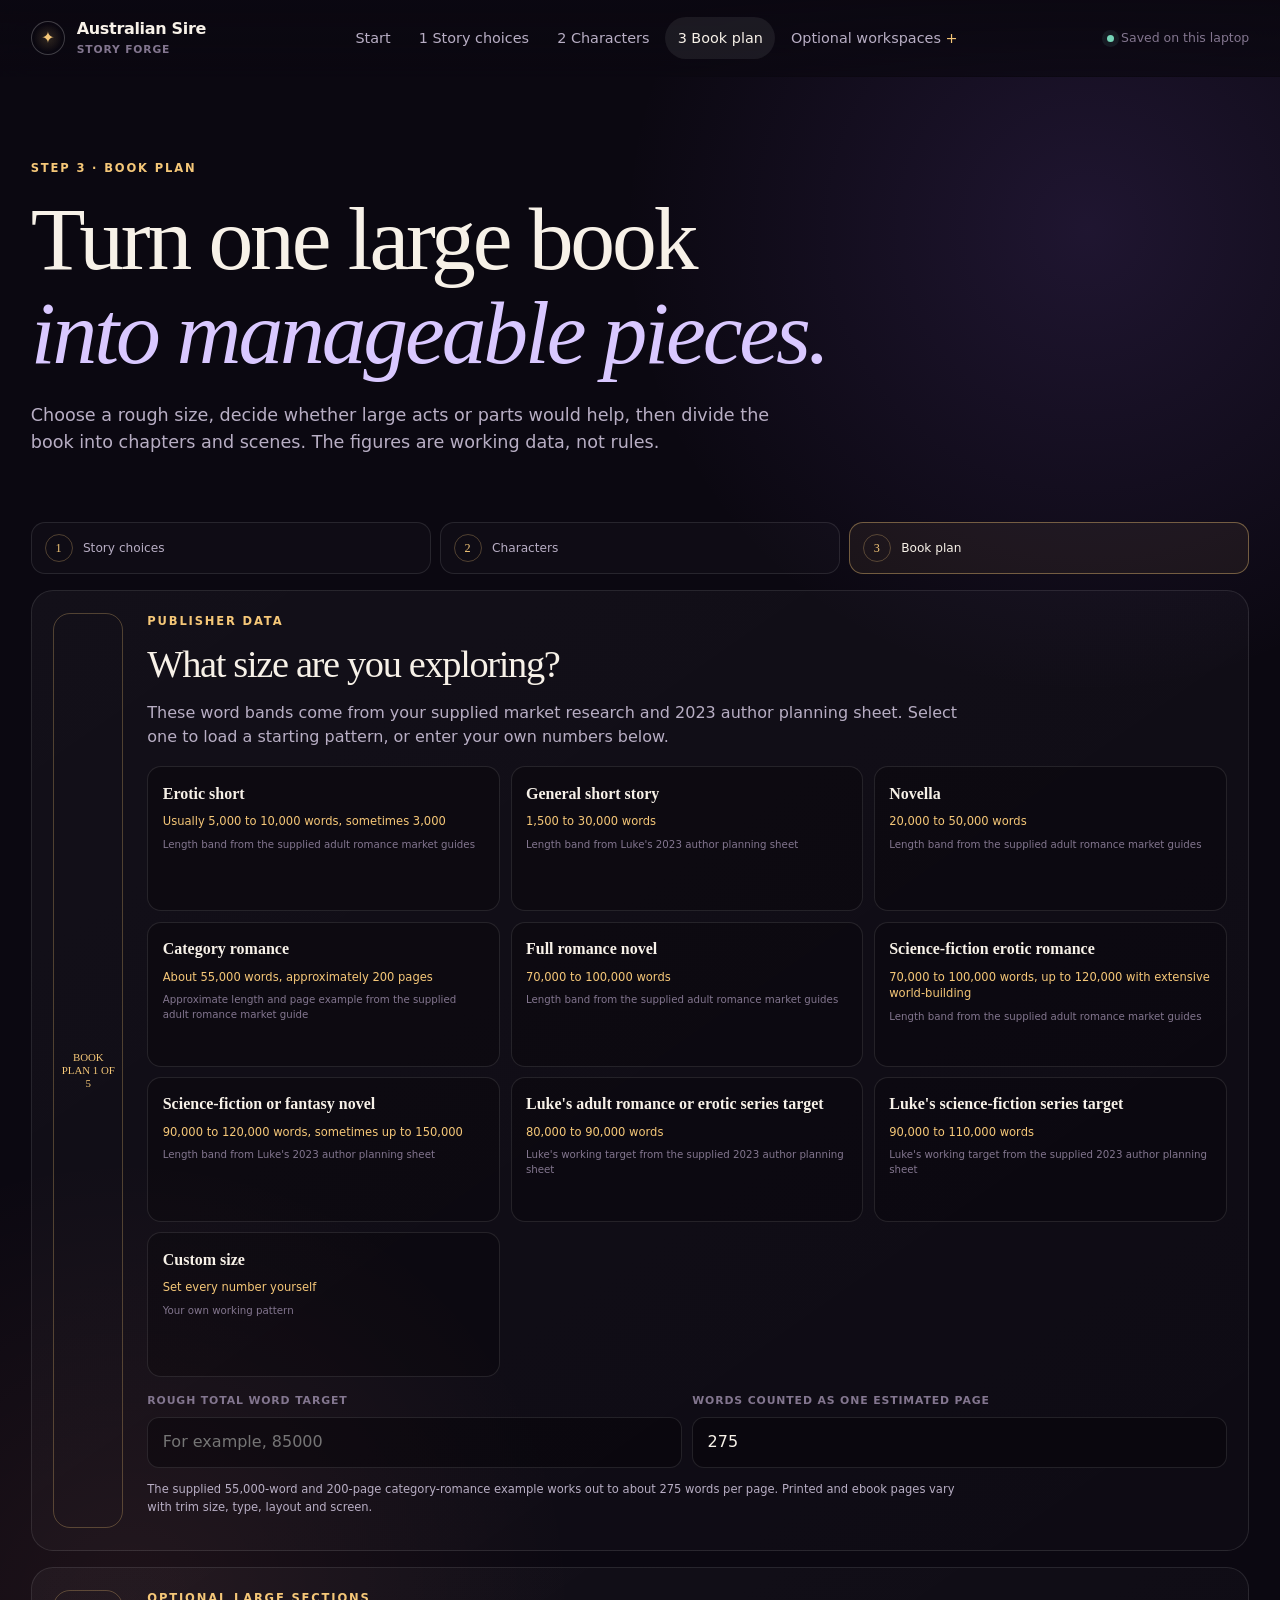
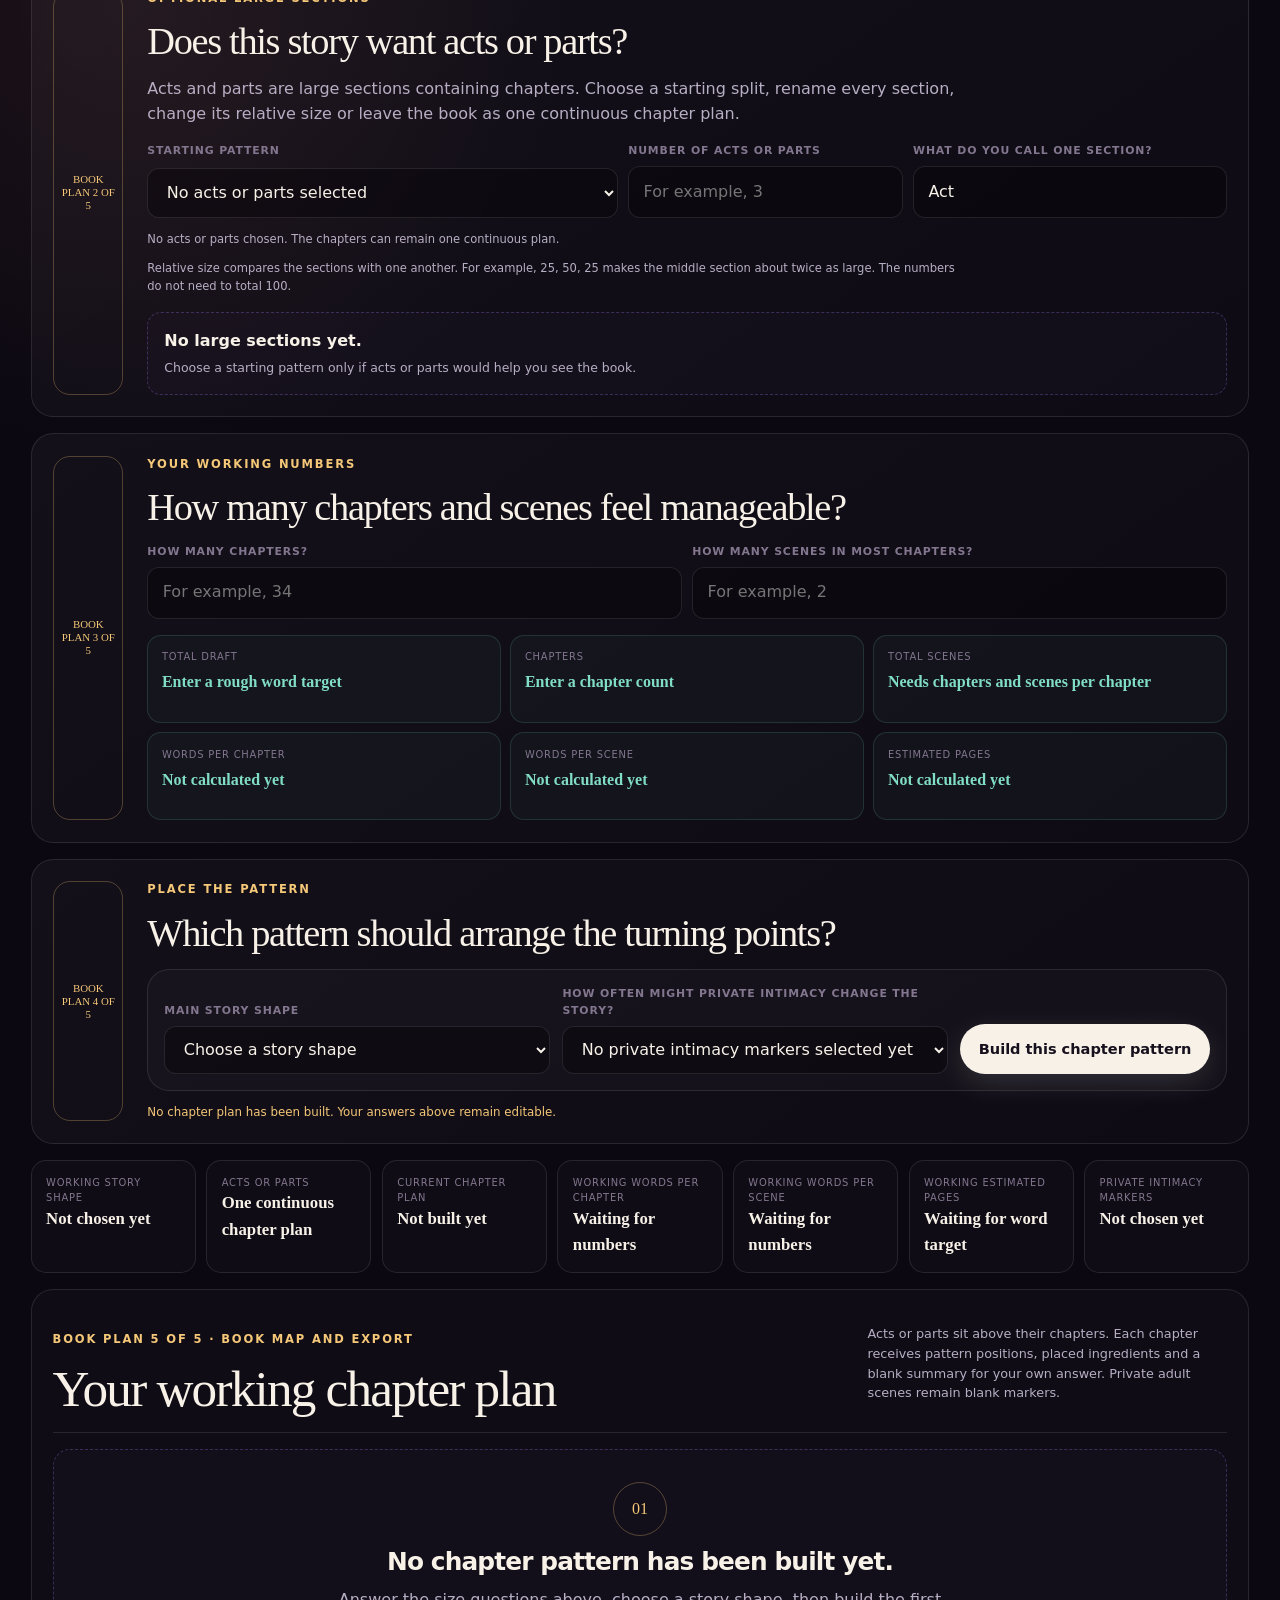
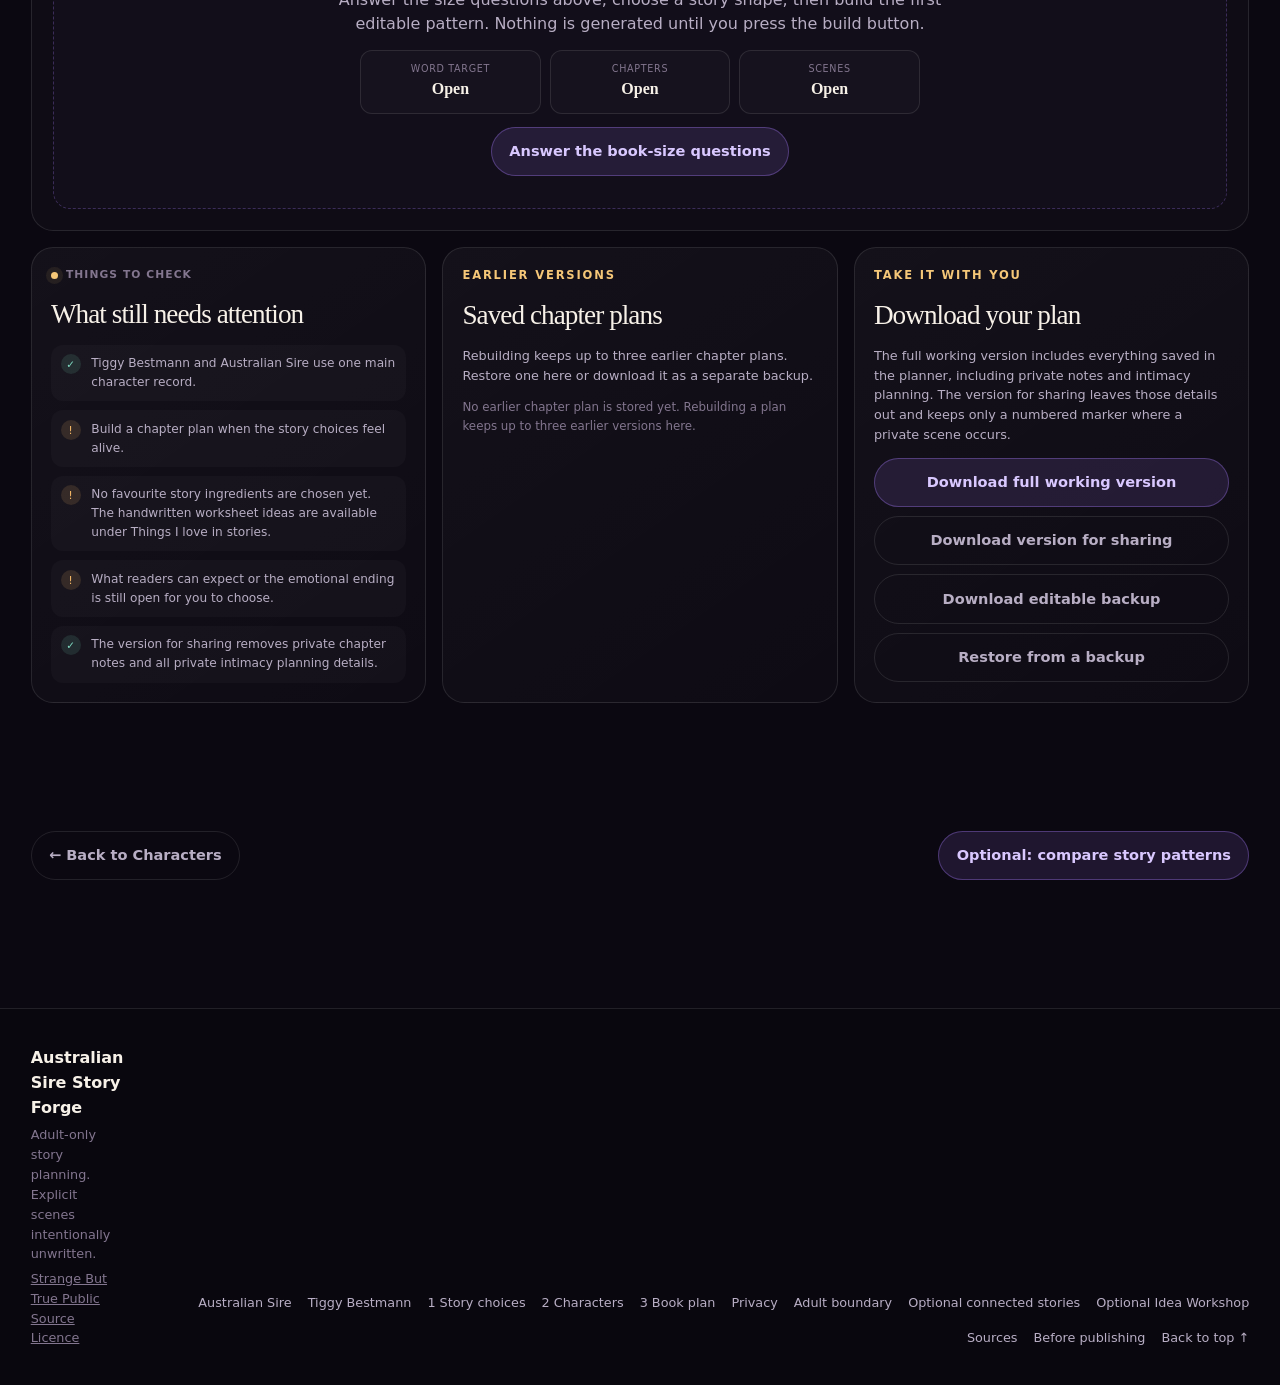
==== commit 3282f0d6: "Link Australian Sire and Tiggy character sites" ====
--- a/arc.html
+++ b/arc.html
@@ -165,6 +165,6 @@
 
   <footer class="site-footer" data-site-footer></footer>
   <script src="assets/story-data.js"></script>
-  <script src="assets/app.js"></script>
+  <script src="assets/app.js?v=20261001-character-sites"></script>
 </body>
 </html>
